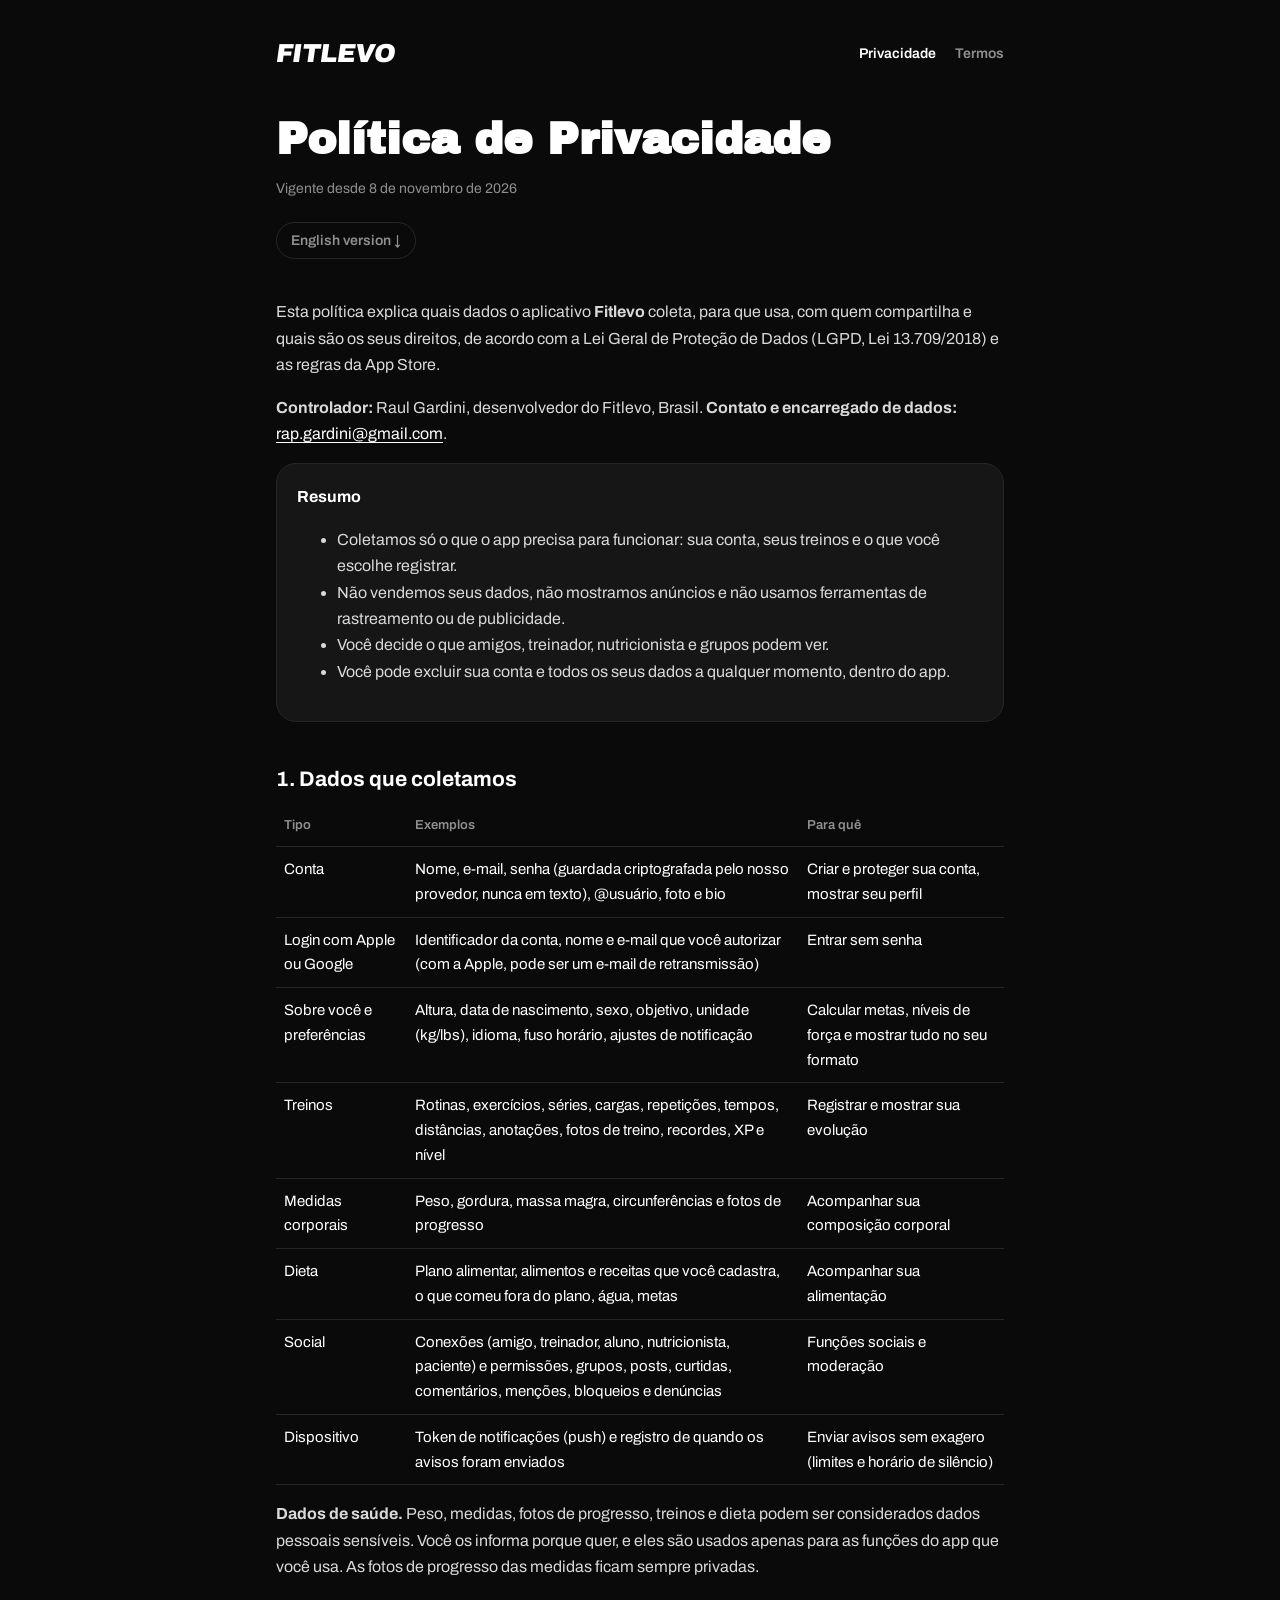
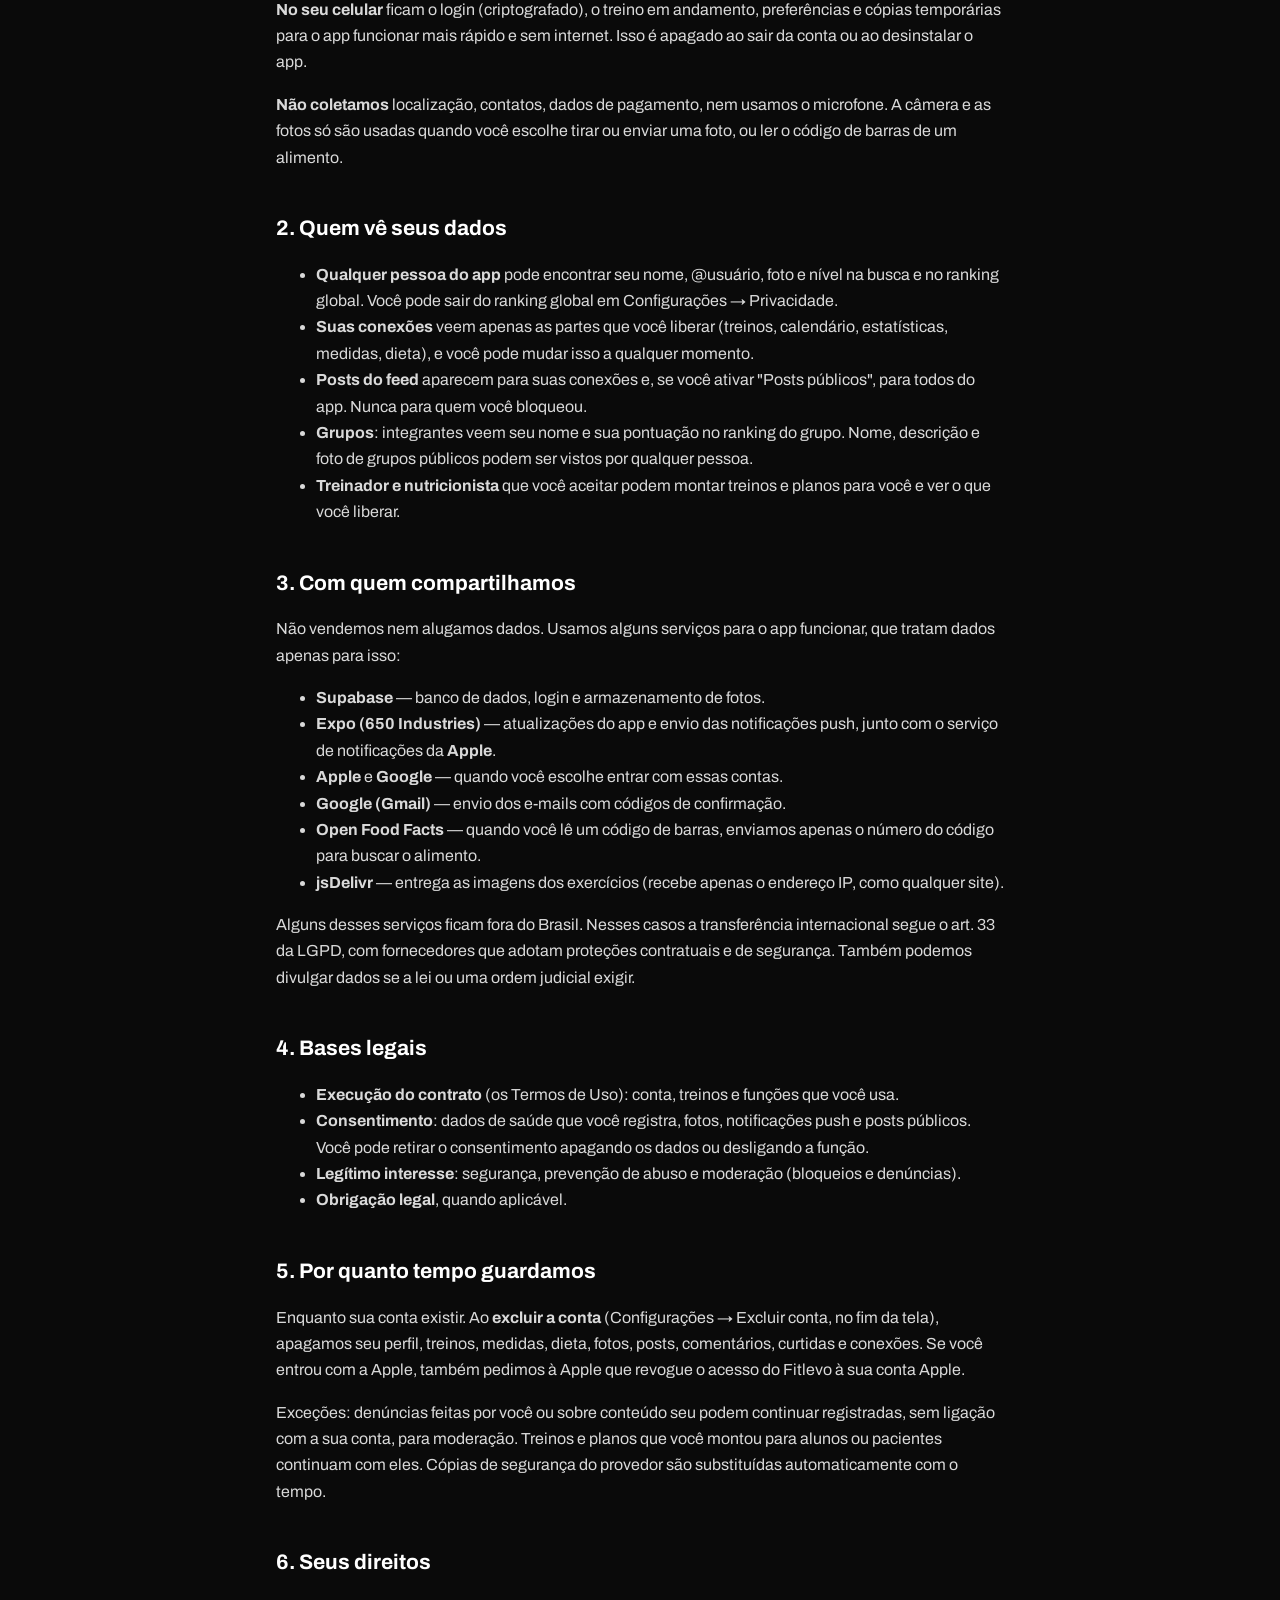
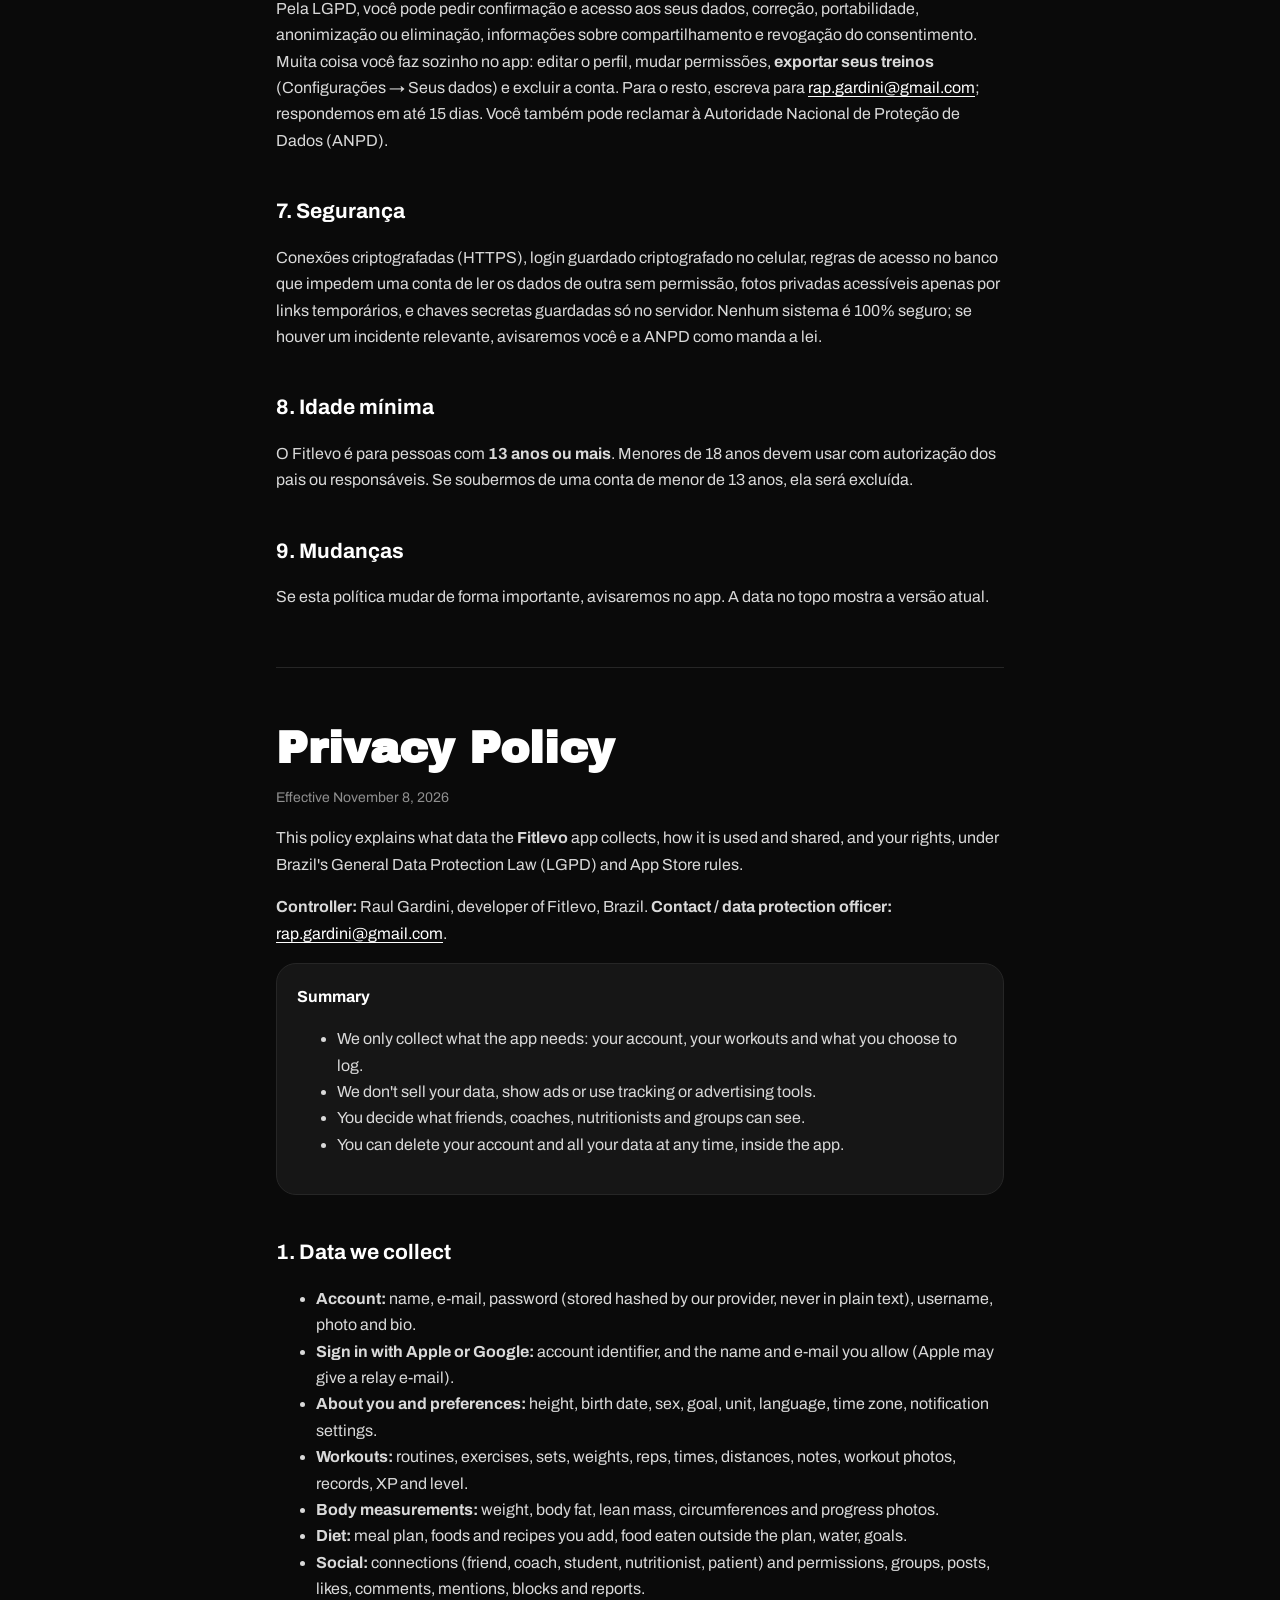
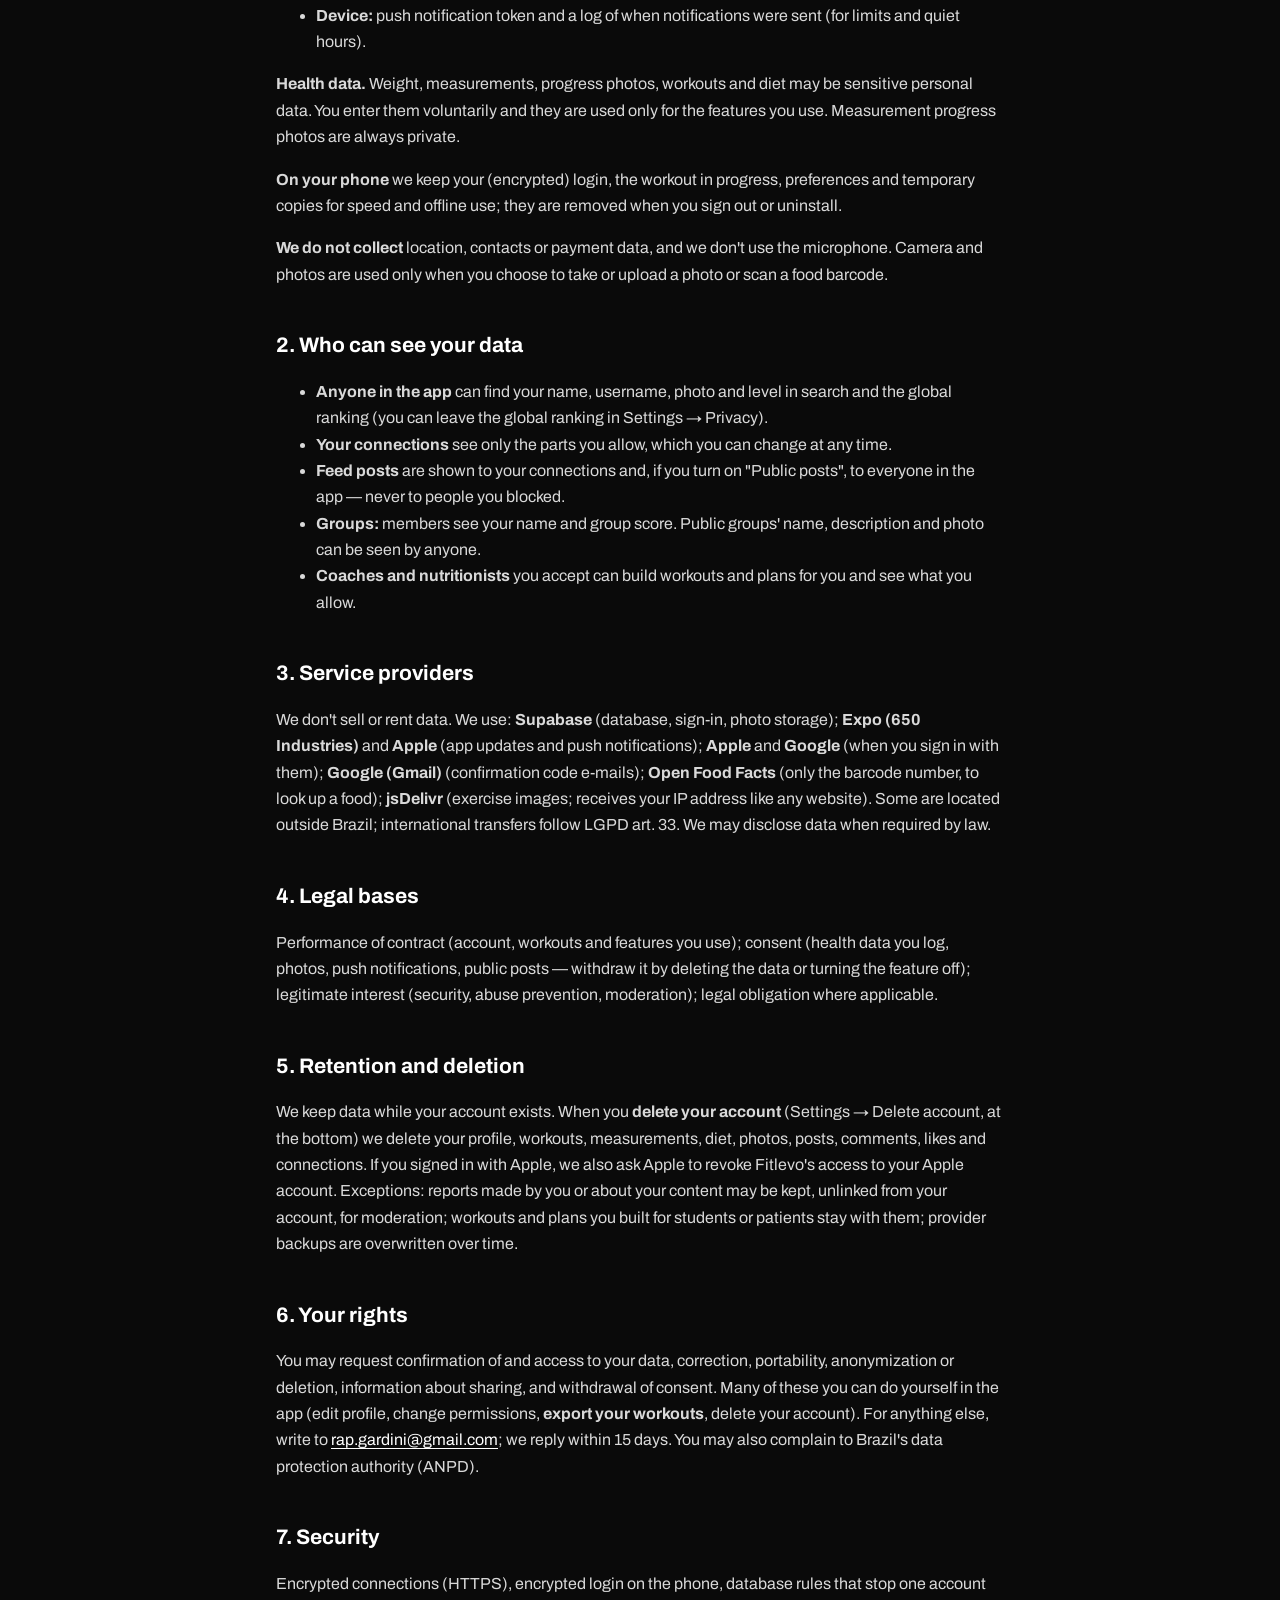
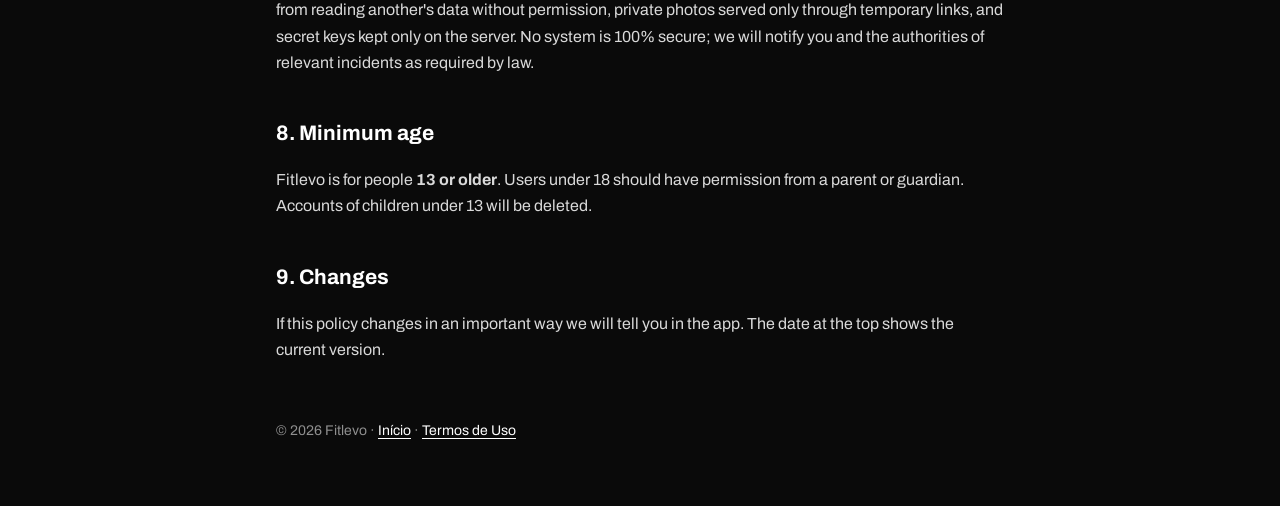
==== privacidade.html @ 182a189a "Site do Fitlevo: início, política de privacidade e termos de uso (pt/en)" ====
<!doctype html>
<html lang="pt-BR">
<head>
  <meta charset="utf-8">
  <meta name="viewport" content="width=device-width, initial-scale=1">
  <title>Fitlevo — Política de Privacidade</title>
  <meta name="description" content="Como o Fitlevo coleta, usa, compartilha e protege seus dados.">
  <link rel="icon" href="favicon.png">
  <link rel="preconnect" href="https://fonts.googleapis.com">
  <link rel="preconnect" href="https://fonts.gstatic.com" crossorigin>
  <link href="https://fonts.googleapis.com/css2?family=Archivo:wght@400;600;700&family=Archivo+Black&display=swap" rel="stylesheet">
  <link rel="stylesheet" href="style.css">
</head>
<body>
  <div class="wrap">
    <header class="top">
      <a class="logo" href="./">FITLEVO</a>
      <nav class="top">
        <a href="privacidade.html" aria-current="page">Privacidade</a>
        <a href="termos.html">Termos</a>
      </nav>
    </header>

    <h1>Política de Privacidade</h1>
    <p class="muted">Vigente desde 8 de novembro de 2026</p>
    <a class="lang" href="#en">English version ↓</a>

    <p>Esta política explica quais dados o aplicativo <strong>Fitlevo</strong> coleta, para que usa, com quem compartilha e quais são os seus direitos, de acordo com a Lei Geral de Proteção de Dados (LGPD, Lei 13.709/2018) e as regras da App Store.</p>
    <p><strong>Controlador:</strong> Raul Gardini, desenvolvedor do Fitlevo, Brasil. <strong>Contato e encarregado de dados:</strong> <a href="mailto:rap.gardini@gmail.com">rap.gardini@gmail.com</a>.</p>

    <div class="card">
      <strong>Resumo</strong>
      <ul>
        <li>Coletamos só o que o app precisa para funcionar: sua conta, seus treinos e o que você escolhe registrar.</li>
        <li>Não vendemos seus dados, não mostramos anúncios e não usamos ferramentas de rastreamento ou de publicidade.</li>
        <li>Você decide o que amigos, treinador, nutricionista e grupos podem ver.</li>
        <li>Você pode excluir sua conta e todos os seus dados a qualquer momento, dentro do app.</li>
      </ul>
    </div>

    <h2>1. Dados que coletamos</h2>
    <div class="table-wrap">
      <table>
        <thead><tr><th>Tipo</th><th>Exemplos</th><th>Para quê</th></tr></thead>
        <tbody>
          <tr><td>Conta</td><td>Nome, e-mail, senha (guardada criptografada pelo nosso provedor, nunca em texto), @usuário, foto e bio</td><td>Criar e proteger sua conta, mostrar seu perfil</td></tr>
          <tr><td>Login com Apple ou Google</td><td>Identificador da conta, nome e e-mail que você autorizar (com a Apple, pode ser um e-mail de retransmissão)</td><td>Entrar sem senha</td></tr>
          <tr><td>Sobre você e preferências</td><td>Altura, data de nascimento, sexo, objetivo, unidade (kg/lbs), idioma, fuso horário, ajustes de notificação</td><td>Calcular metas, níveis de força e mostrar tudo no seu formato</td></tr>
          <tr><td>Treinos</td><td>Rotinas, exercícios, séries, cargas, repetições, tempos, distâncias, anotações, fotos de treino, recordes, XP e nível</td><td>Registrar e mostrar sua evolução</td></tr>
          <tr><td>Medidas corporais</td><td>Peso, gordura, massa magra, circunferências e fotos de progresso</td><td>Acompanhar sua composição corporal</td></tr>
          <tr><td>Dieta</td><td>Plano alimentar, alimentos e receitas que você cadastra, o que comeu fora do plano, água, metas</td><td>Acompanhar sua alimentação</td></tr>
          <tr><td>Social</td><td>Conexões (amigo, treinador, aluno, nutricionista, paciente) e permissões, grupos, posts, curtidas, comentários, menções, bloqueios e denúncias</td><td>Funções sociais e moderação</td></tr>
          <tr><td>Dispositivo</td><td>Token de notificações (push) e registro de quando os avisos foram enviados</td><td>Enviar avisos sem exagero (limites e horário de silêncio)</td></tr>
        </tbody>
      </table>
    </div>
    <p><strong>Dados de saúde.</strong> Peso, medidas, fotos de progresso, treinos e dieta podem ser considerados dados pessoais sensíveis. Você os informa porque quer, e eles são usados apenas para as funções do app que você usa. As fotos de progresso das medidas ficam sempre privadas.</p>
    <p><strong>No seu celular</strong> ficam o login (criptografado), o treino em andamento, preferências e cópias temporárias para o app funcionar mais rápido e sem internet. Isso é apagado ao sair da conta ou ao desinstalar o app.</p>
    <p><strong>Não coletamos</strong> localização, contatos, dados de pagamento, nem usamos o microfone. A câmera e as fotos só são usadas quando você escolhe tirar ou enviar uma foto, ou ler o código de barras de um alimento.</p>

    <h2>2. Quem vê seus dados</h2>
    <ul>
      <li><strong>Qualquer pessoa do app</strong> pode encontrar seu nome, @usuário, foto e nível na busca e no ranking global. Você pode sair do ranking global em Configurações → Privacidade.</li>
      <li><strong>Suas conexões</strong> veem apenas as partes que você liberar (treinos, calendário, estatísticas, medidas, dieta), e você pode mudar isso a qualquer momento.</li>
      <li><strong>Posts do feed</strong> aparecem para suas conexões e, se você ativar "Posts públicos", para todos do app. Nunca para quem você bloqueou.</li>
      <li><strong>Grupos</strong>: integrantes veem seu nome e sua pontuação no ranking do grupo. Nome, descrição e foto de grupos públicos podem ser vistos por qualquer pessoa.</li>
      <li><strong>Treinador e nutricionista</strong> que você aceitar podem montar treinos e planos para você e ver o que você liberar.</li>
    </ul>

    <h2>3. Com quem compartilhamos</h2>
    <p>Não vendemos nem alugamos dados. Usamos alguns serviços para o app funcionar, que tratam dados apenas para isso:</p>
    <ul>
      <li><strong>Supabase</strong> — banco de dados, login e armazenamento de fotos.</li>
      <li><strong>Expo (650 Industries)</strong> — atualizações do app e envio das notificações push, junto com o serviço de notificações da <strong>Apple</strong>.</li>
      <li><strong>Apple</strong> e <strong>Google</strong> — quando você escolhe entrar com essas contas.</li>
      <li><strong>Google (Gmail)</strong> — envio dos e-mails com códigos de confirmação.</li>
      <li><strong>Open Food Facts</strong> — quando você lê um código de barras, enviamos apenas o número do código para buscar o alimento.</li>
      <li><strong>jsDelivr</strong> — entrega as imagens dos exercícios (recebe apenas o endereço IP, como qualquer site).</li>
    </ul>
    <p>Alguns desses serviços ficam fora do Brasil. Nesses casos a transferência internacional segue o art. 33 da LGPD, com fornecedores que adotam proteções contratuais e de segurança. Também podemos divulgar dados se a lei ou uma ordem judicial exigir.</p>

    <h2>4. Bases legais</h2>
    <ul>
      <li><strong>Execução do contrato</strong> (os Termos de Uso): conta, treinos e funções que você usa.</li>
      <li><strong>Consentimento</strong>: dados de saúde que você registra, fotos, notificações push e posts públicos. Você pode retirar o consentimento apagando os dados ou desligando a função.</li>
      <li><strong>Legítimo interesse</strong>: segurança, prevenção de abuso e moderação (bloqueios e denúncias).</li>
      <li><strong>Obrigação legal</strong>, quando aplicável.</li>
    </ul>

    <h2>5. Por quanto tempo guardamos</h2>
    <p>Enquanto sua conta existir. Ao <strong>excluir a conta</strong> (Configurações → Excluir conta, no fim da tela), apagamos seu perfil, treinos, medidas, dieta, fotos, posts, comentários, curtidas e conexões. Se você entrou com a Apple, também pedimos à Apple que revogue o acesso do Fitlevo à sua conta Apple.</p>
    <p>Exceções: denúncias feitas por você ou sobre conteúdo seu podem continuar registradas, sem ligação com a sua conta, para moderação. Treinos e planos que você montou para alunos ou pacientes continuam com eles. Cópias de segurança do provedor são substituídas automaticamente com o tempo.</p>

    <h2>6. Seus direitos</h2>
    <p>Pela LGPD, você pode pedir confirmação e acesso aos seus dados, correção, portabilidade, anonimização ou eliminação, informações sobre compartilhamento e revogação do consentimento. Muita coisa você faz sozinho no app: editar o perfil, mudar permissões, <strong>exportar seus treinos</strong> (Configurações → Seus dados) e excluir a conta. Para o resto, escreva para <a href="mailto:rap.gardini@gmail.com">rap.gardini@gmail.com</a>; respondemos em até 15 dias. Você também pode reclamar à Autoridade Nacional de Proteção de Dados (ANPD).</p>

    <h2>7. Segurança</h2>
    <p>Conexões criptografadas (HTTPS), login guardado criptografado no celular, regras de acesso no banco que impedem uma conta de ler os dados de outra sem permissão, fotos privadas acessíveis apenas por links temporários, e chaves secretas guardadas só no servidor. Nenhum sistema é 100% seguro; se houver um incidente relevante, avisaremos você e a ANPD como manda a lei.</p>

    <h2>8. Idade mínima</h2>
    <p>O Fitlevo é para pessoas com <strong>13 anos ou mais</strong>. Menores de 18 anos devem usar com autorização dos pais ou responsáveis. Se soubermos de uma conta de menor de 13 anos, ela será excluída.</p>

    <h2>9. Mudanças</h2>
    <p>Se esta política mudar de forma importante, avisaremos no app. A data no topo mostra a versão atual.</p>

    <hr>

    <section id="en" lang="en">
      <h1>Privacy Policy</h1>
      <p class="muted">Effective November 8, 2026</p>

      <p>This policy explains what data the <strong>Fitlevo</strong> app collects, how it is used and shared, and your rights, under Brazil's General Data Protection Law (LGPD) and App Store rules.</p>
      <p><strong>Controller:</strong> Raul Gardini, developer of Fitlevo, Brazil. <strong>Contact / data protection officer:</strong> <a href="mailto:rap.gardini@gmail.com">rap.gardini@gmail.com</a>.</p>

      <div class="card">
        <strong>Summary</strong>
        <ul>
          <li>We only collect what the app needs: your account, your workouts and what you choose to log.</li>
          <li>We don't sell your data, show ads or use tracking or advertising tools.</li>
          <li>You decide what friends, coaches, nutritionists and groups can see.</li>
          <li>You can delete your account and all your data at any time, inside the app.</li>
        </ul>
      </div>

      <h2>1. Data we collect</h2>
      <ul>
        <li><strong>Account:</strong> name, e-mail, password (stored hashed by our provider, never in plain text), username, photo and bio.</li>
        <li><strong>Sign in with Apple or Google:</strong> account identifier, and the name and e-mail you allow (Apple may give a relay e-mail).</li>
        <li><strong>About you and preferences:</strong> height, birth date, sex, goal, unit, language, time zone, notification settings.</li>
        <li><strong>Workouts:</strong> routines, exercises, sets, weights, reps, times, distances, notes, workout photos, records, XP and level.</li>
        <li><strong>Body measurements:</strong> weight, body fat, lean mass, circumferences and progress photos.</li>
        <li><strong>Diet:</strong> meal plan, foods and recipes you add, food eaten outside the plan, water, goals.</li>
        <li><strong>Social:</strong> connections (friend, coach, student, nutritionist, patient) and permissions, groups, posts, likes, comments, mentions, blocks and reports.</li>
        <li><strong>Device:</strong> push notification token and a log of when notifications were sent (for limits and quiet hours).</li>
      </ul>
      <p><strong>Health data.</strong> Weight, measurements, progress photos, workouts and diet may be sensitive personal data. You enter them voluntarily and they are used only for the features you use. Measurement progress photos are always private.</p>
      <p><strong>On your phone</strong> we keep your (encrypted) login, the workout in progress, preferences and temporary copies for speed and offline use; they are removed when you sign out or uninstall.</p>
      <p><strong>We do not collect</strong> location, contacts or payment data, and we don't use the microphone. Camera and photos are used only when you choose to take or upload a photo or scan a food barcode.</p>

      <h2>2. Who can see your data</h2>
      <ul>
        <li><strong>Anyone in the app</strong> can find your name, username, photo and level in search and the global ranking (you can leave the global ranking in Settings → Privacy).</li>
        <li><strong>Your connections</strong> see only the parts you allow, which you can change at any time.</li>
        <li><strong>Feed posts</strong> are shown to your connections and, if you turn on "Public posts", to everyone in the app — never to people you blocked.</li>
        <li><strong>Groups:</strong> members see your name and group score. Public groups' name, description and photo can be seen by anyone.</li>
        <li><strong>Coaches and nutritionists</strong> you accept can build workouts and plans for you and see what you allow.</li>
      </ul>

      <h2>3. Service providers</h2>
      <p>We don't sell or rent data. We use: <strong>Supabase</strong> (database, sign-in, photo storage); <strong>Expo (650 Industries)</strong> and <strong>Apple</strong> (app updates and push notifications); <strong>Apple</strong> and <strong>Google</strong> (when you sign in with them); <strong>Google (Gmail)</strong> (confirmation code e-mails); <strong>Open Food Facts</strong> (only the barcode number, to look up a food); <strong>jsDelivr</strong> (exercise images; receives your IP address like any website). Some are located outside Brazil; international transfers follow LGPD art. 33. We may disclose data when required by law.</p>

      <h2>4. Legal bases</h2>
      <p>Performance of contract (account, workouts and features you use); consent (health data you log, photos, push notifications, public posts — withdraw it by deleting the data or turning the feature off); legitimate interest (security, abuse prevention, moderation); legal obligation where applicable.</p>

      <h2>5. Retention and deletion</h2>
      <p>We keep data while your account exists. When you <strong>delete your account</strong> (Settings → Delete account, at the bottom) we delete your profile, workouts, measurements, diet, photos, posts, comments, likes and connections. If you signed in with Apple, we also ask Apple to revoke Fitlevo's access to your Apple account. Exceptions: reports made by you or about your content may be kept, unlinked from your account, for moderation; workouts and plans you built for students or patients stay with them; provider backups are overwritten over time.</p>

      <h2>6. Your rights</h2>
      <p>You may request confirmation of and access to your data, correction, portability, anonymization or deletion, information about sharing, and withdrawal of consent. Many of these you can do yourself in the app (edit profile, change permissions, <strong>export your workouts</strong>, delete your account). For anything else, write to <a href="mailto:rap.gardini@gmail.com">rap.gardini@gmail.com</a>; we reply within 15 days. You may also complain to Brazil's data protection authority (ANPD).</p>

      <h2>7. Security</h2>
      <p>Encrypted connections (HTTPS), encrypted login on the phone, database rules that stop one account from reading another's data without permission, private photos served only through temporary links, and secret keys kept only on the server. No system is 100% secure; we will notify you and the authorities of relevant incidents as required by law.</p>

      <h2>8. Minimum age</h2>
      <p>Fitlevo is for people <strong>13 or older</strong>. Users under 18 should have permission from a parent or guardian. Accounts of children under 13 will be deleted.</p>

      <h2>9. Changes</h2>
      <p>If this policy changes in an important way we will tell you in the app. The date at the top shows the current version.</p>
    </section>

    <footer>© 2026 Fitlevo · <a href="./">Início</a> · <a href="termos.html">Termos de Uso</a></footer>
  </div>
</body>
</html>
---- style.css ----
:root {
  --bg: #0a0a0a;
  --card: #161616;
  --border: #262626;
  --text: #ffffff;
  --muted: #8f8f8f;
  --record: #ff3d7f;
  --progress: #3d8bff;
}
* { box-sizing: border-box; }
html { -webkit-text-size-adjust: 100%; }
body {
  margin: 0;
  background: var(--bg);
  color: var(--text);
  font-family: 'Archivo', system-ui, -apple-system, 'Segoe UI', sans-serif;
  font-size: 16px;
  line-height: 1.65;
}
a { color: var(--text); text-underline-offset: 3px; }
a:hover { color: var(--progress); }
.wrap { max-width: 760px; margin: 0 auto; padding: 32px 16px 64px; }
header.top {
  display: flex;
  align-items: center;
  justify-content: space-between;
  gap: 12px;
  flex-wrap: wrap;
  margin-bottom: 40px;
}
.logo {
  font-family: 'Archivo Black', 'Archivo', sans-serif;
  font-size: 26px;
  letter-spacing: -0.5px;
  text-decoration: none;
  transform: skewX(-8deg);
  display: inline-block;
}
nav.top a {
  color: var(--muted);
  text-decoration: none;
  font-weight: 600;
  font-size: 14px;
  margin-left: 16px;
}
nav.top a:hover, nav.top a[aria-current='page'] { color: var(--text); }
h1 {
  font-family: 'Archivo Black', 'Archivo', sans-serif;
  font-size: clamp(30px, 7vw, 44px);
  line-height: 1.1;
  margin: 0 0 8px;
}
h2 { font-size: 21px; margin: 40px 0 8px; }
h3 { font-size: 17px; margin: 24px 0 4px; }
p, li { color: #d9d9d9; }
.muted { color: var(--muted); font-size: 14px; }
.lang {
  display: inline-block;
  margin: 8px 0 24px;
  padding: 6px 14px;
  border: 1px solid var(--border);
  border-radius: 999px;
  color: var(--muted);
  font-size: 14px;
  font-weight: 600;
  text-decoration: none;
}
.card {
  background: var(--card);
  border: 1px solid var(--border);
  border-radius: 20px;
  padding: 20px;
  margin: 16px 0;
}
table { width: 100%; border-collapse: collapse; font-size: 15px; }
th, td { text-align: left; vertical-align: top; padding: 10px 8px; border-bottom: 1px solid var(--border); }
th { color: var(--muted); font-weight: 600; font-size: 13px; }
.table-wrap { overflow-x: auto; }
hr { border: 0; border-top: 1px solid var(--border); margin: 56px 0; }
footer { margin-top: 56px; color: var(--muted); font-size: 14px; }
.hero { padding: 24px 0 8px; }
.hero p { font-size: 19px; color: var(--muted); max-width: 560px; }
.dot { display: inline-block; width: 8px; height: 8px; border-radius: 4px; margin-right: 8px; }
.features { display: grid; grid-template-columns: repeat(auto-fit, minmax(220px, 1fr)); gap: 12px; margin: 32px 0; }
.features .card { margin: 0; }
.features h3 { margin-top: 0; }
.badge {
  display: inline-block;
  margin-top: 16px;
  padding: 12px 22px;
  border-radius: 999px;
  background: var(--text);
  color: #000;
  font-weight: 700;
  text-decoration: none;
}
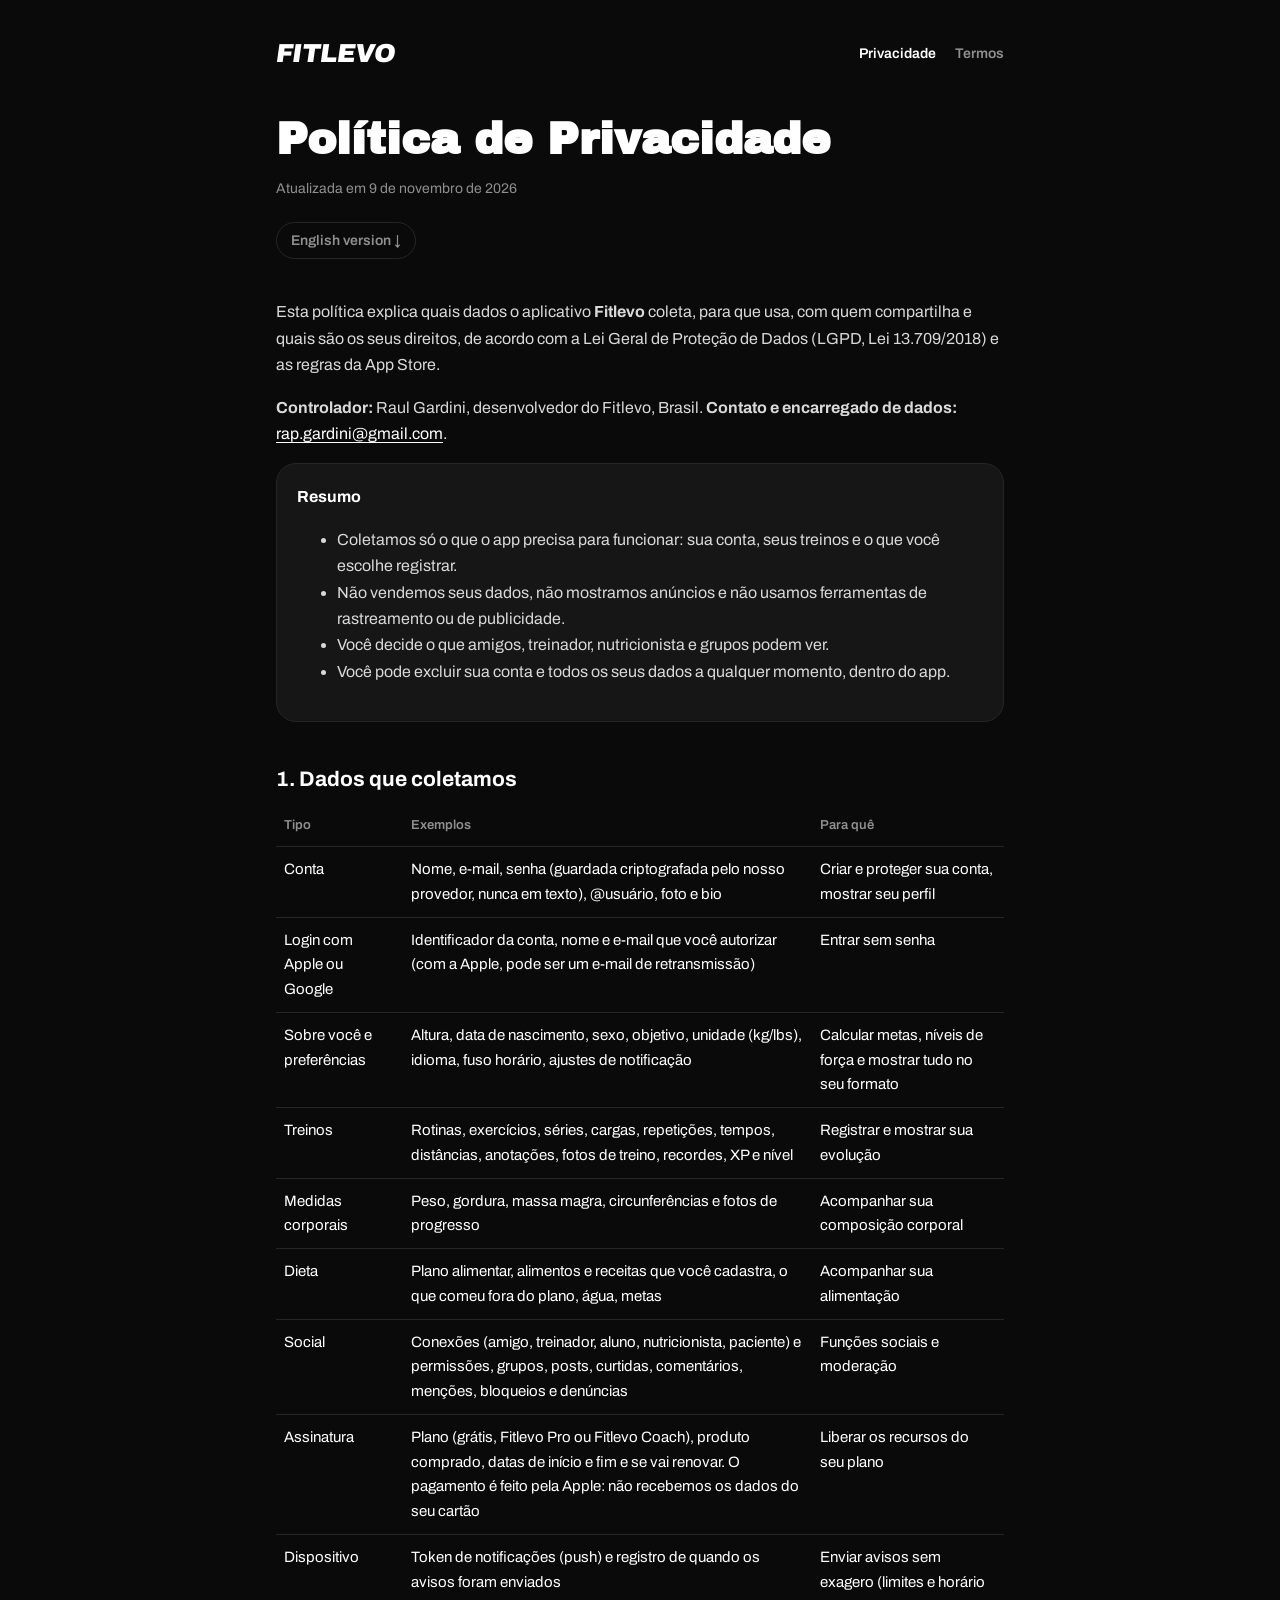
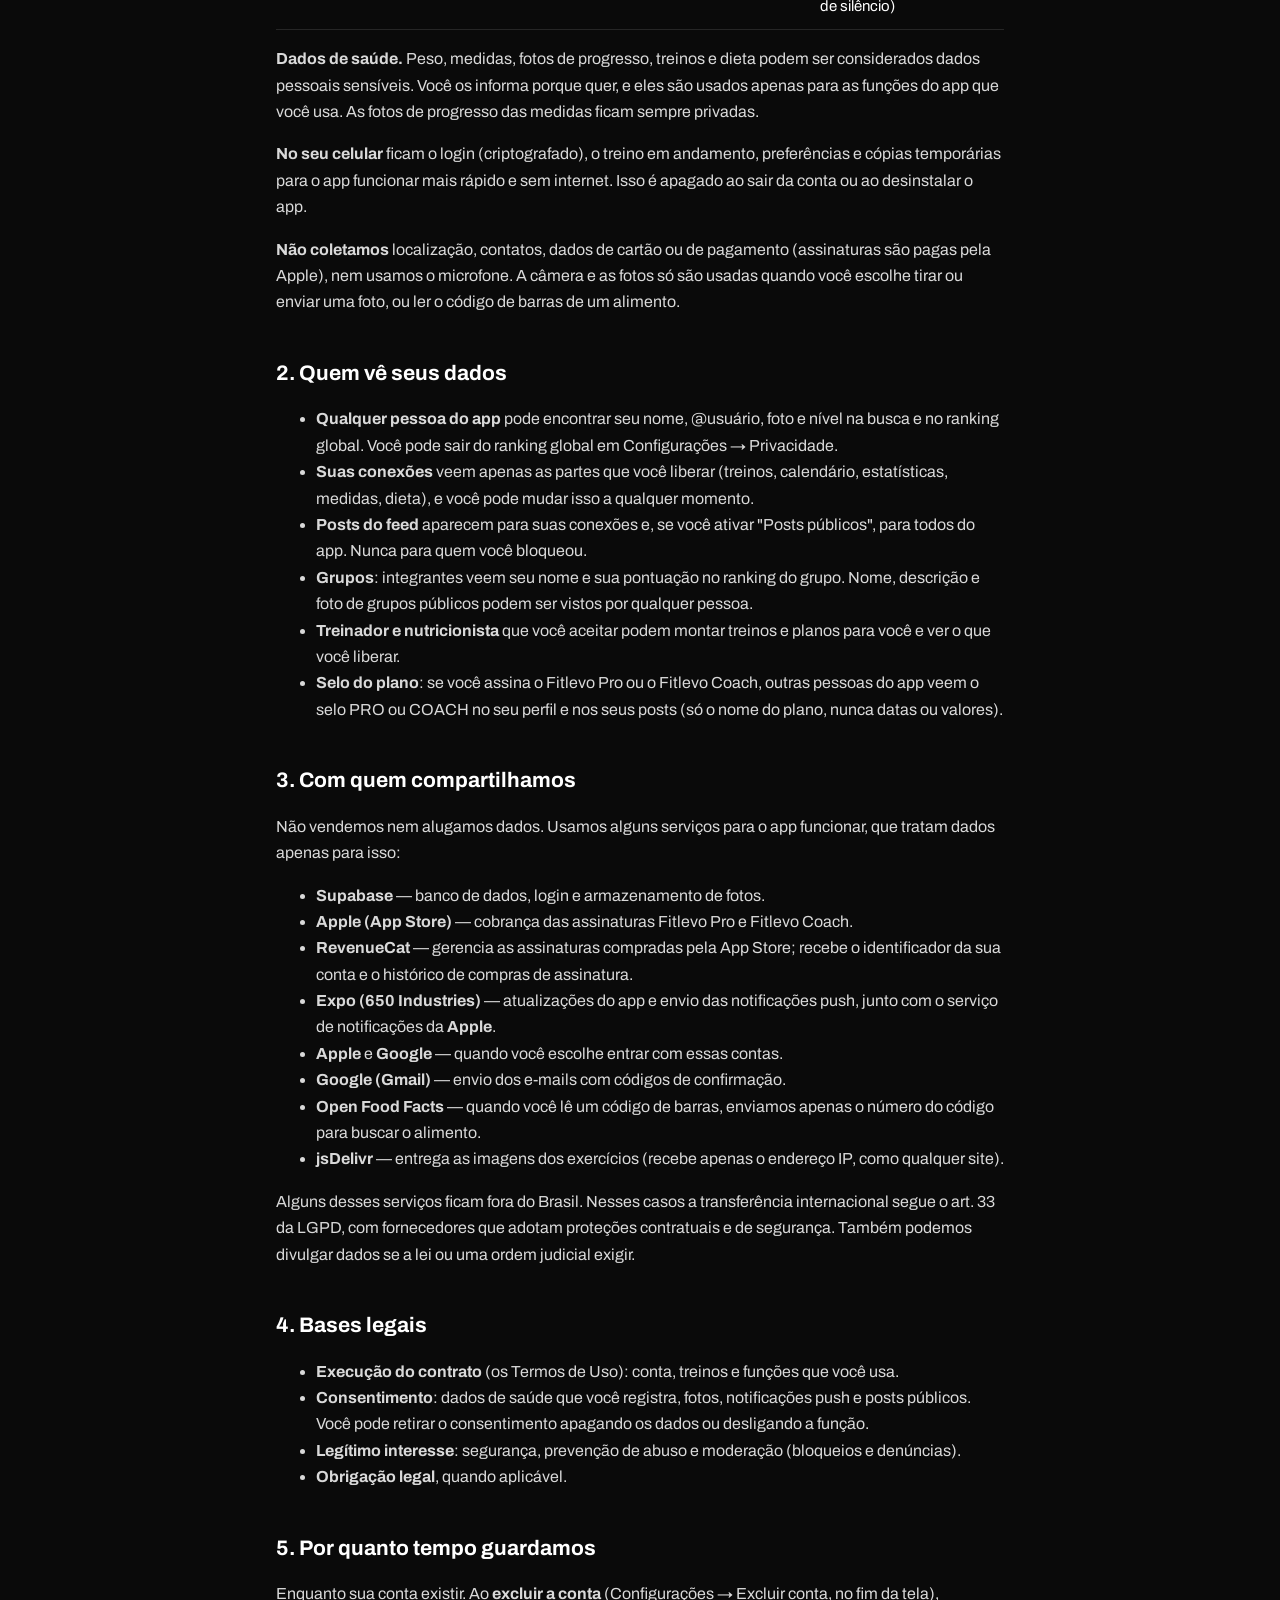
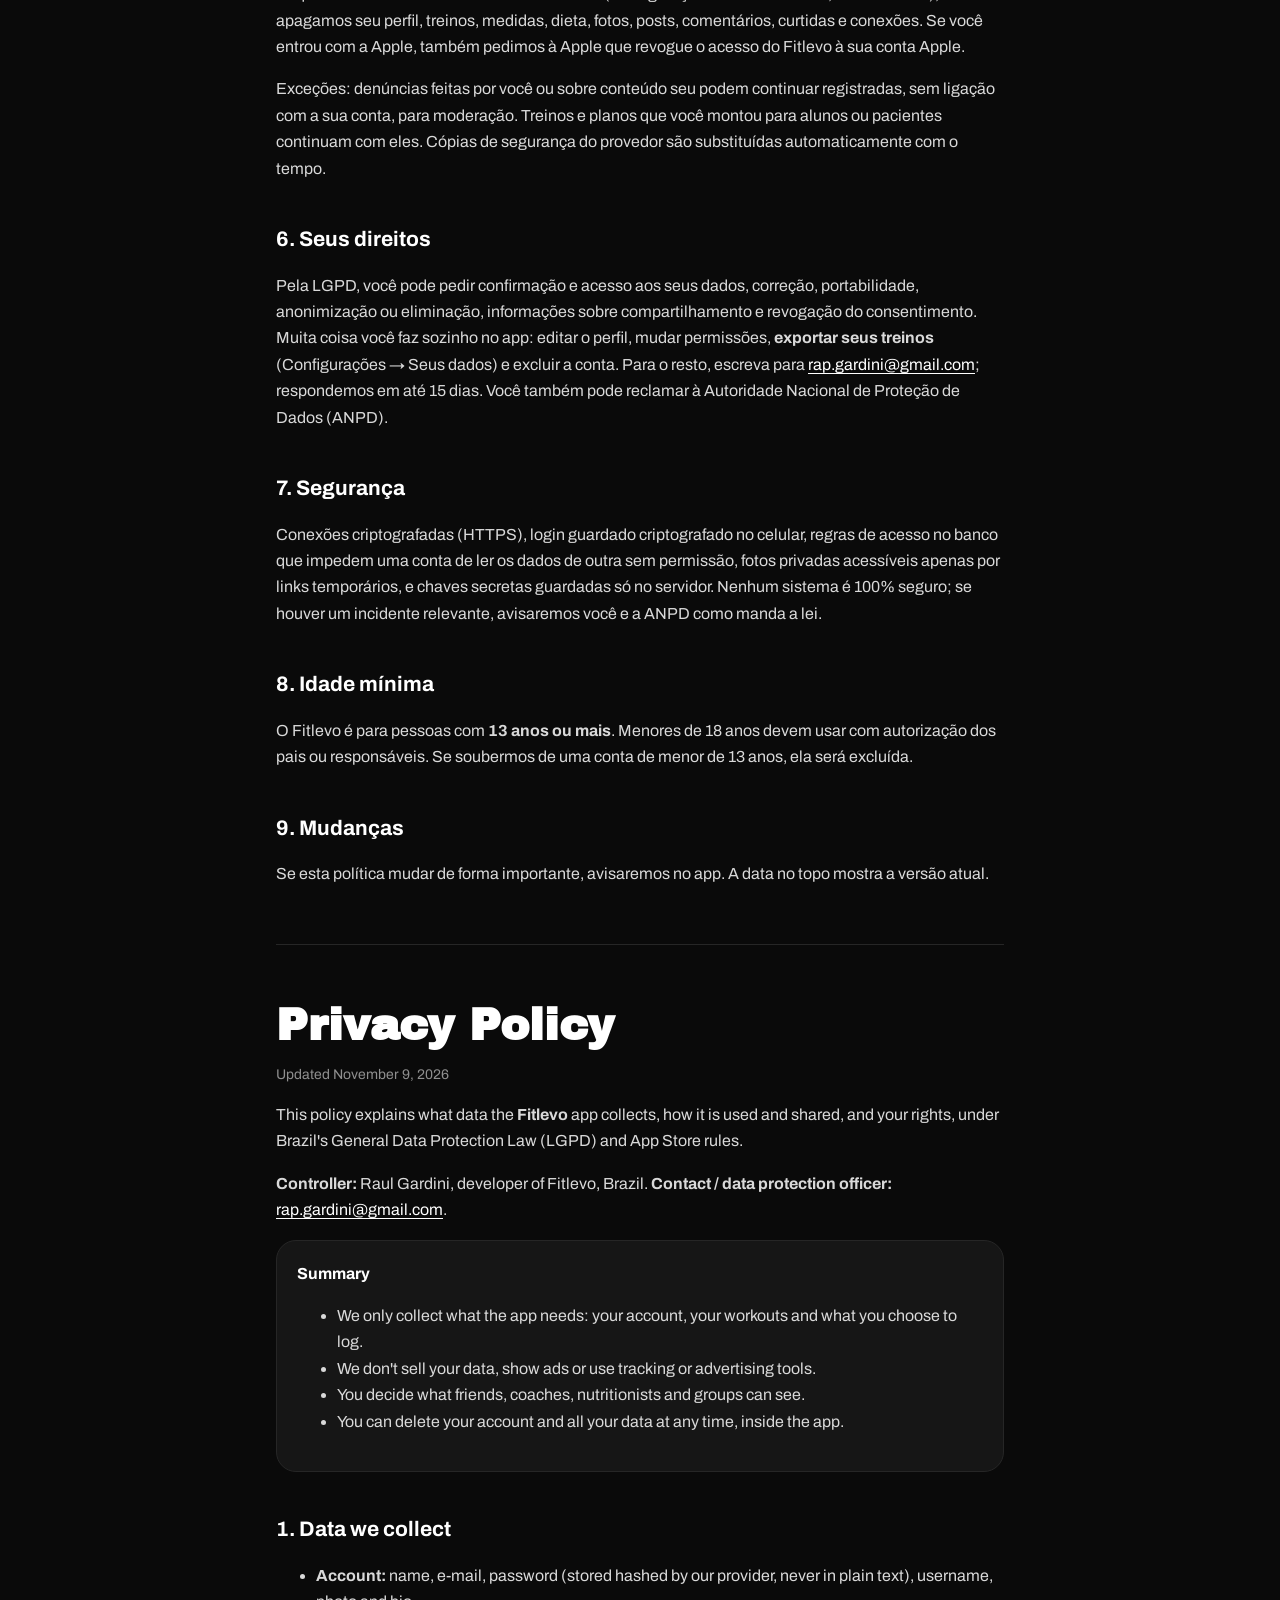
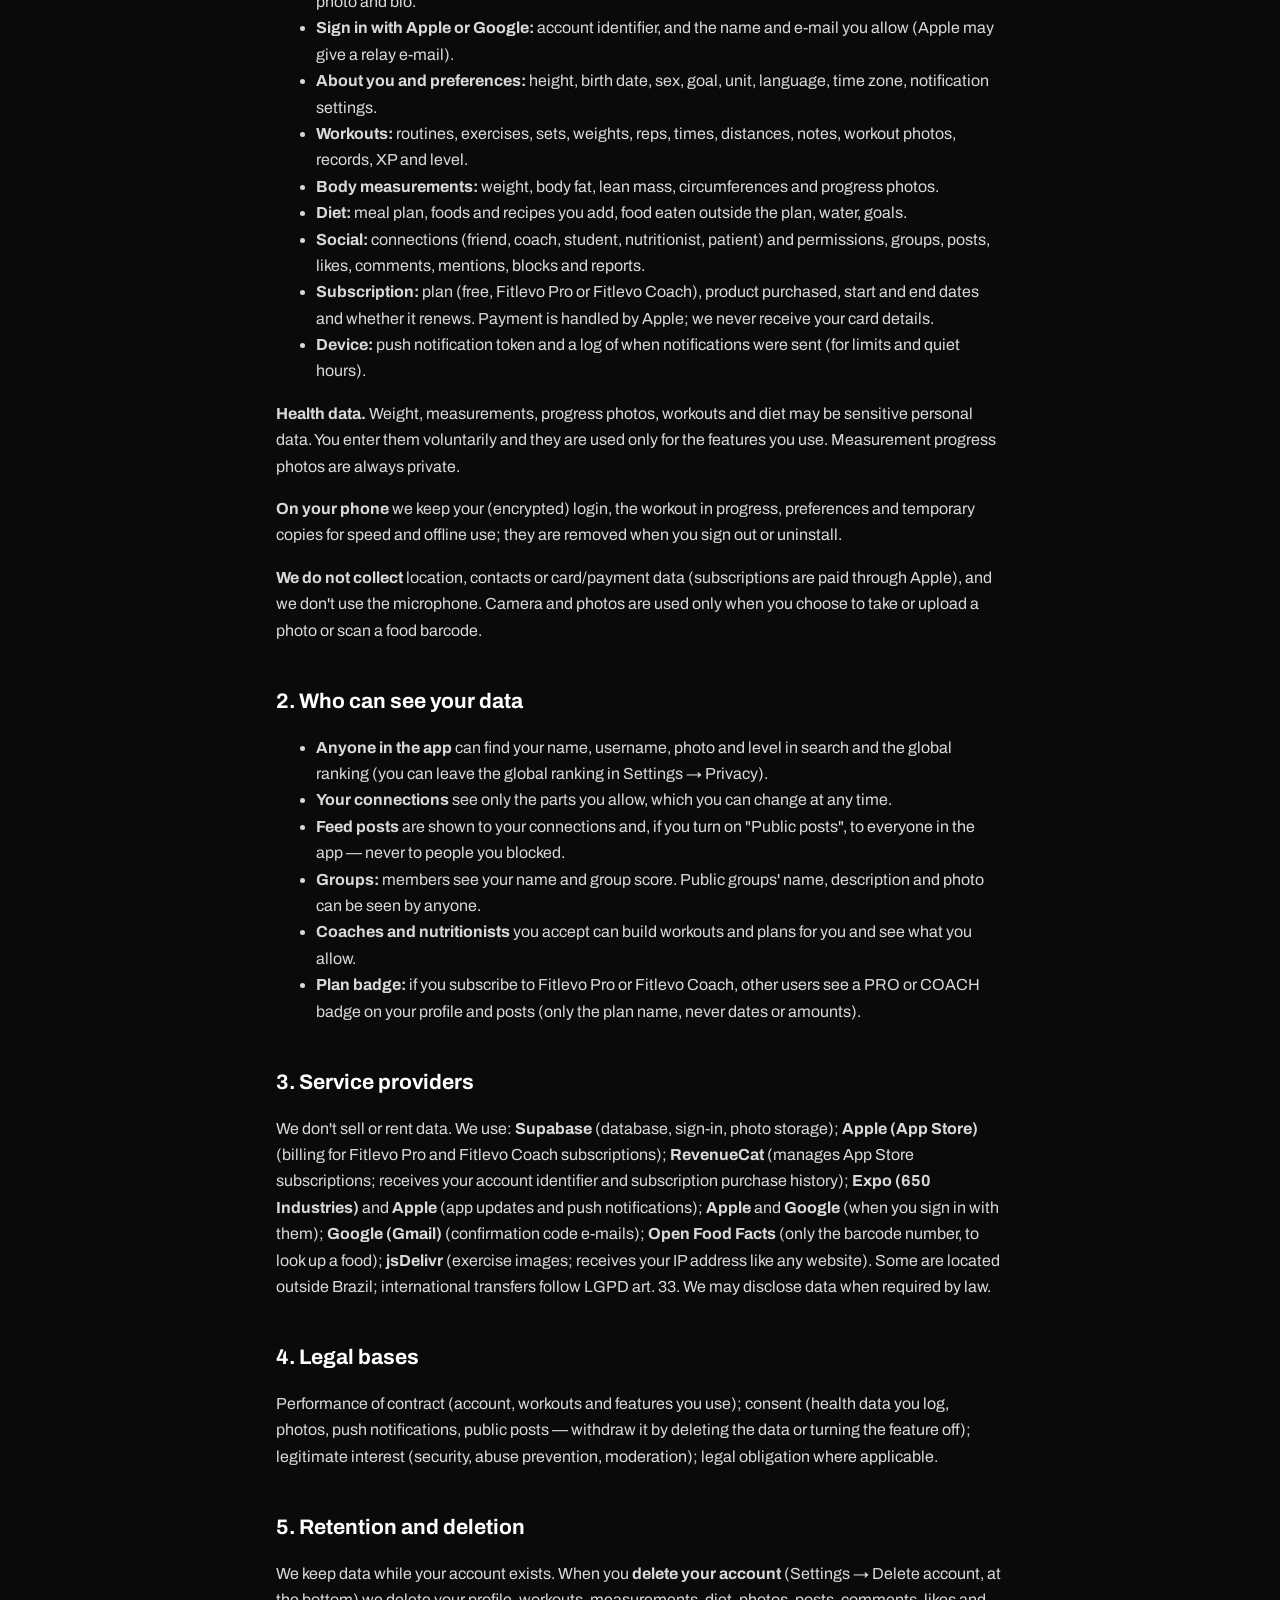
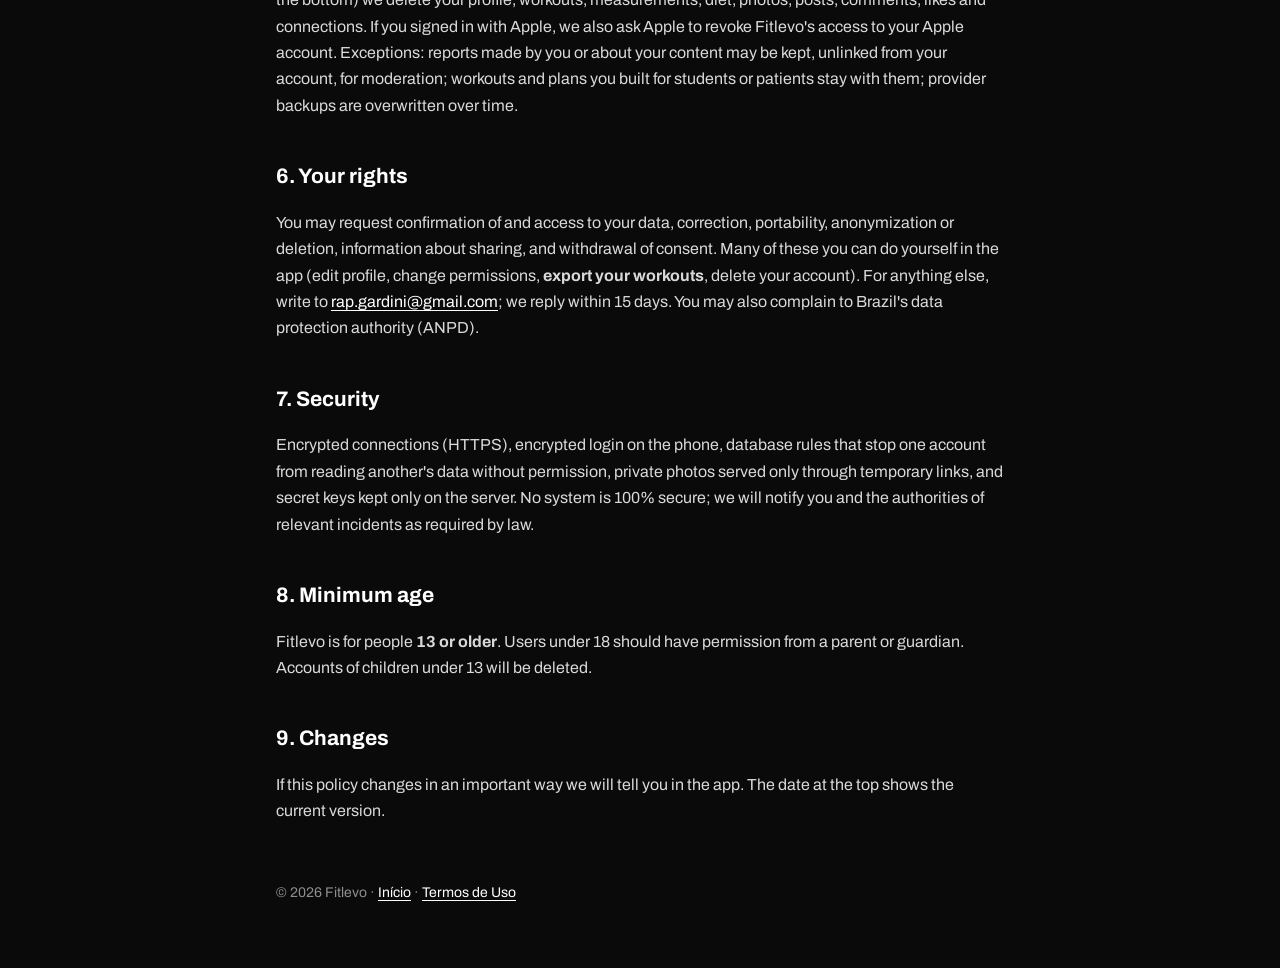
==== commit 00040db3: "Assinaturas (Pro e Coach): termos de uso e política de privacidade (RevenueCat, cobrança pela Apple)" ====
--- a/privacidade.html
+++ b/privacidade.html
@@ -22,7 +22,7 @@
     </header>
 
     <h1>Política de Privacidade</h1>
-    <p class="muted">Vigente desde 8 de novembro de 2026</p>
+    <p class="muted">Atualizada em 9 de novembro de 2026</p>
     <a class="lang" href="#en">English version ↓</a>
 
     <p>Esta política explica quais dados o aplicativo <strong>Fitlevo</strong> coleta, para que usa, com quem compartilha e quais são os seus direitos, de acordo com a Lei Geral de Proteção de Dados (LGPD, Lei 13.709/2018) e as regras da App Store.</p>
@@ -50,13 +50,14 @@
           <tr><td>Medidas corporais</td><td>Peso, gordura, massa magra, circunferências e fotos de progresso</td><td>Acompanhar sua composição corporal</td></tr>
           <tr><td>Dieta</td><td>Plano alimentar, alimentos e receitas que você cadastra, o que comeu fora do plano, água, metas</td><td>Acompanhar sua alimentação</td></tr>
           <tr><td>Social</td><td>Conexões (amigo, treinador, aluno, nutricionista, paciente) e permissões, grupos, posts, curtidas, comentários, menções, bloqueios e denúncias</td><td>Funções sociais e moderação</td></tr>
+          <tr><td>Assinatura</td><td>Plano (grátis, Fitlevo Pro ou Fitlevo Coach), produto comprado, datas de início e fim e se vai renovar. O pagamento é feito pela Apple: não recebemos os dados do seu cartão</td><td>Liberar os recursos do seu plano</td></tr>
           <tr><td>Dispositivo</td><td>Token de notificações (push) e registro de quando os avisos foram enviados</td><td>Enviar avisos sem exagero (limites e horário de silêncio)</td></tr>
         </tbody>
       </table>
     </div>
     <p><strong>Dados de saúde.</strong> Peso, medidas, fotos de progresso, treinos e dieta podem ser considerados dados pessoais sensíveis. Você os informa porque quer, e eles são usados apenas para as funções do app que você usa. As fotos de progresso das medidas ficam sempre privadas.</p>
     <p><strong>No seu celular</strong> ficam o login (criptografado), o treino em andamento, preferências e cópias temporárias para o app funcionar mais rápido e sem internet. Isso é apagado ao sair da conta ou ao desinstalar o app.</p>
-    <p><strong>Não coletamos</strong> localização, contatos, dados de pagamento, nem usamos o microfone. A câmera e as fotos só são usadas quando você escolhe tirar ou enviar uma foto, ou ler o código de barras de um alimento.</p>
+    <p><strong>Não coletamos</strong> localização, contatos, dados de cartão ou de pagamento (assinaturas são pagas pela Apple), nem usamos o microfone. A câmera e as fotos só são usadas quando você escolhe tirar ou enviar uma foto, ou ler o código de barras de um alimento.</p>
 
     <h2>2. Quem vê seus dados</h2>
     <ul>
@@ -65,12 +66,15 @@
       <li><strong>Posts do feed</strong> aparecem para suas conexões e, se você ativar "Posts públicos", para todos do app. Nunca para quem você bloqueou.</li>
       <li><strong>Grupos</strong>: integrantes veem seu nome e sua pontuação no ranking do grupo. Nome, descrição e foto de grupos públicos podem ser vistos por qualquer pessoa.</li>
       <li><strong>Treinador e nutricionista</strong> que você aceitar podem montar treinos e planos para você e ver o que você liberar.</li>
+      <li><strong>Selo do plano</strong>: se você assina o Fitlevo Pro ou o Fitlevo Coach, outras pessoas do app veem o selo PRO ou COACH no seu perfil e nos seus posts (só o nome do plano, nunca datas ou valores).</li>
     </ul>
 
     <h2>3. Com quem compartilhamos</h2>
     <p>Não vendemos nem alugamos dados. Usamos alguns serviços para o app funcionar, que tratam dados apenas para isso:</p>
     <ul>
       <li><strong>Supabase</strong> — banco de dados, login e armazenamento de fotos.</li>
+      <li><strong>Apple (App Store)</strong> — cobrança das assinaturas Fitlevo Pro e Fitlevo Coach.</li>
+      <li><strong>RevenueCat</strong> — gerencia as assinaturas compradas pela App Store; recebe o identificador da sua conta e o histórico de compras de assinatura.</li>
       <li><strong>Expo (650 Industries)</strong> — atualizações do app e envio das notificações push, junto com o serviço de notificações da <strong>Apple</strong>.</li>
       <li><strong>Apple</strong> e <strong>Google</strong> — quando você escolhe entrar com essas contas.</li>
       <li><strong>Google (Gmail)</strong> — envio dos e-mails com códigos de confirmação.</li>
@@ -107,7 +111,7 @@
 
     <section id="en" lang="en">
       <h1>Privacy Policy</h1>
-      <p class="muted">Effective November 8, 2026</p>
+      <p class="muted">Updated November 9, 2026</p>
 
       <p>This policy explains what data the <strong>Fitlevo</strong> app collects, how it is used and shared, and your rights, under Brazil's General Data Protection Law (LGPD) and App Store rules.</p>
       <p><strong>Controller:</strong> Raul Gardini, developer of Fitlevo, Brazil. <strong>Contact / data protection officer:</strong> <a href="mailto:rap.gardini@gmail.com">rap.gardini@gmail.com</a>.</p>
@@ -131,11 +135,12 @@
         <li><strong>Body measurements:</strong> weight, body fat, lean mass, circumferences and progress photos.</li>
         <li><strong>Diet:</strong> meal plan, foods and recipes you add, food eaten outside the plan, water, goals.</li>
         <li><strong>Social:</strong> connections (friend, coach, student, nutritionist, patient) and permissions, groups, posts, likes, comments, mentions, blocks and reports.</li>
+        <li><strong>Subscription:</strong> plan (free, Fitlevo Pro or Fitlevo Coach), product purchased, start and end dates and whether it renews. Payment is handled by Apple; we never receive your card details.</li>
         <li><strong>Device:</strong> push notification token and a log of when notifications were sent (for limits and quiet hours).</li>
       </ul>
       <p><strong>Health data.</strong> Weight, measurements, progress photos, workouts and diet may be sensitive personal data. You enter them voluntarily and they are used only for the features you use. Measurement progress photos are always private.</p>
       <p><strong>On your phone</strong> we keep your (encrypted) login, the workout in progress, preferences and temporary copies for speed and offline use; they are removed when you sign out or uninstall.</p>
-      <p><strong>We do not collect</strong> location, contacts or payment data, and we don't use the microphone. Camera and photos are used only when you choose to take or upload a photo or scan a food barcode.</p>
+      <p><strong>We do not collect</strong> location, contacts or card/payment data (subscriptions are paid through Apple), and we don't use the microphone. Camera and photos are used only when you choose to take or upload a photo or scan a food barcode.</p>
 
       <h2>2. Who can see your data</h2>
       <ul>
@@ -144,10 +149,11 @@
         <li><strong>Feed posts</strong> are shown to your connections and, if you turn on "Public posts", to everyone in the app — never to people you blocked.</li>
         <li><strong>Groups:</strong> members see your name and group score. Public groups' name, description and photo can be seen by anyone.</li>
         <li><strong>Coaches and nutritionists</strong> you accept can build workouts and plans for you and see what you allow.</li>
+        <li><strong>Plan badge:</strong> if you subscribe to Fitlevo Pro or Fitlevo Coach, other users see a PRO or COACH badge on your profile and posts (only the plan name, never dates or amounts).</li>
       </ul>
 
       <h2>3. Service providers</h2>
-      <p>We don't sell or rent data. We use: <strong>Supabase</strong> (database, sign-in, photo storage); <strong>Expo (650 Industries)</strong> and <strong>Apple</strong> (app updates and push notifications); <strong>Apple</strong> and <strong>Google</strong> (when you sign in with them); <strong>Google (Gmail)</strong> (confirmation code e-mails); <strong>Open Food Facts</strong> (only the barcode number, to look up a food); <strong>jsDelivr</strong> (exercise images; receives your IP address like any website). Some are located outside Brazil; international transfers follow LGPD art. 33. We may disclose data when required by law.</p>
+      <p>We don't sell or rent data. We use: <strong>Supabase</strong> (database, sign-in, photo storage); <strong>Apple (App Store)</strong> (billing for Fitlevo Pro and Fitlevo Coach subscriptions); <strong>RevenueCat</strong> (manages App Store subscriptions; receives your account identifier and subscription purchase history); <strong>Expo (650 Industries)</strong> and <strong>Apple</strong> (app updates and push notifications); <strong>Apple</strong> and <strong>Google</strong> (when you sign in with them); <strong>Google (Gmail)</strong> (confirmation code e-mails); <strong>Open Food Facts</strong> (only the barcode number, to look up a food); <strong>jsDelivr</strong> (exercise images; receives your IP address like any website). Some are located outside Brazil; international transfers follow LGPD art. 33. We may disclose data when required by law.</p>
 
       <h2>4. Legal bases</h2>
       <p>Performance of contract (account, workouts and features you use); consent (health data you log, photos, push notifications, public posts — withdraw it by deleting the data or turning the feature off); legitimate interest (security, abuse prevention, moderation); legal obligation where applicable.</p>
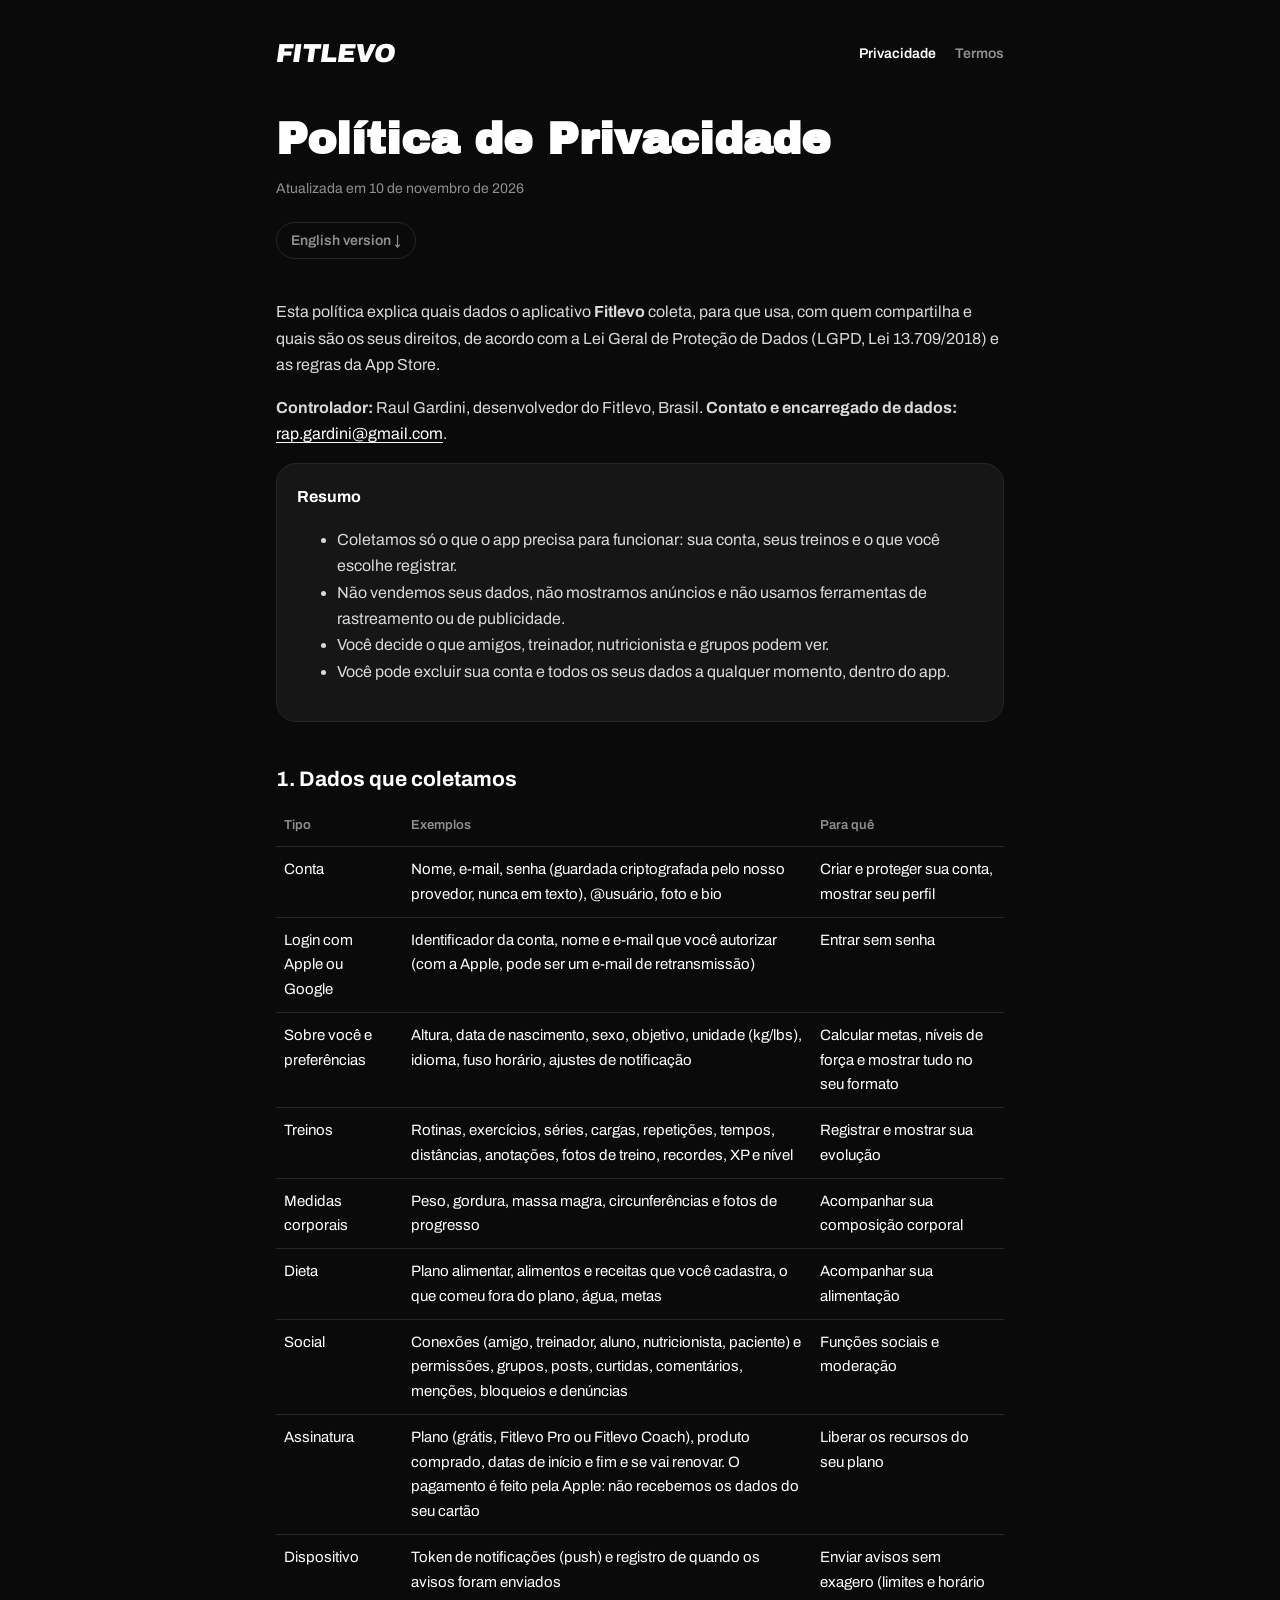
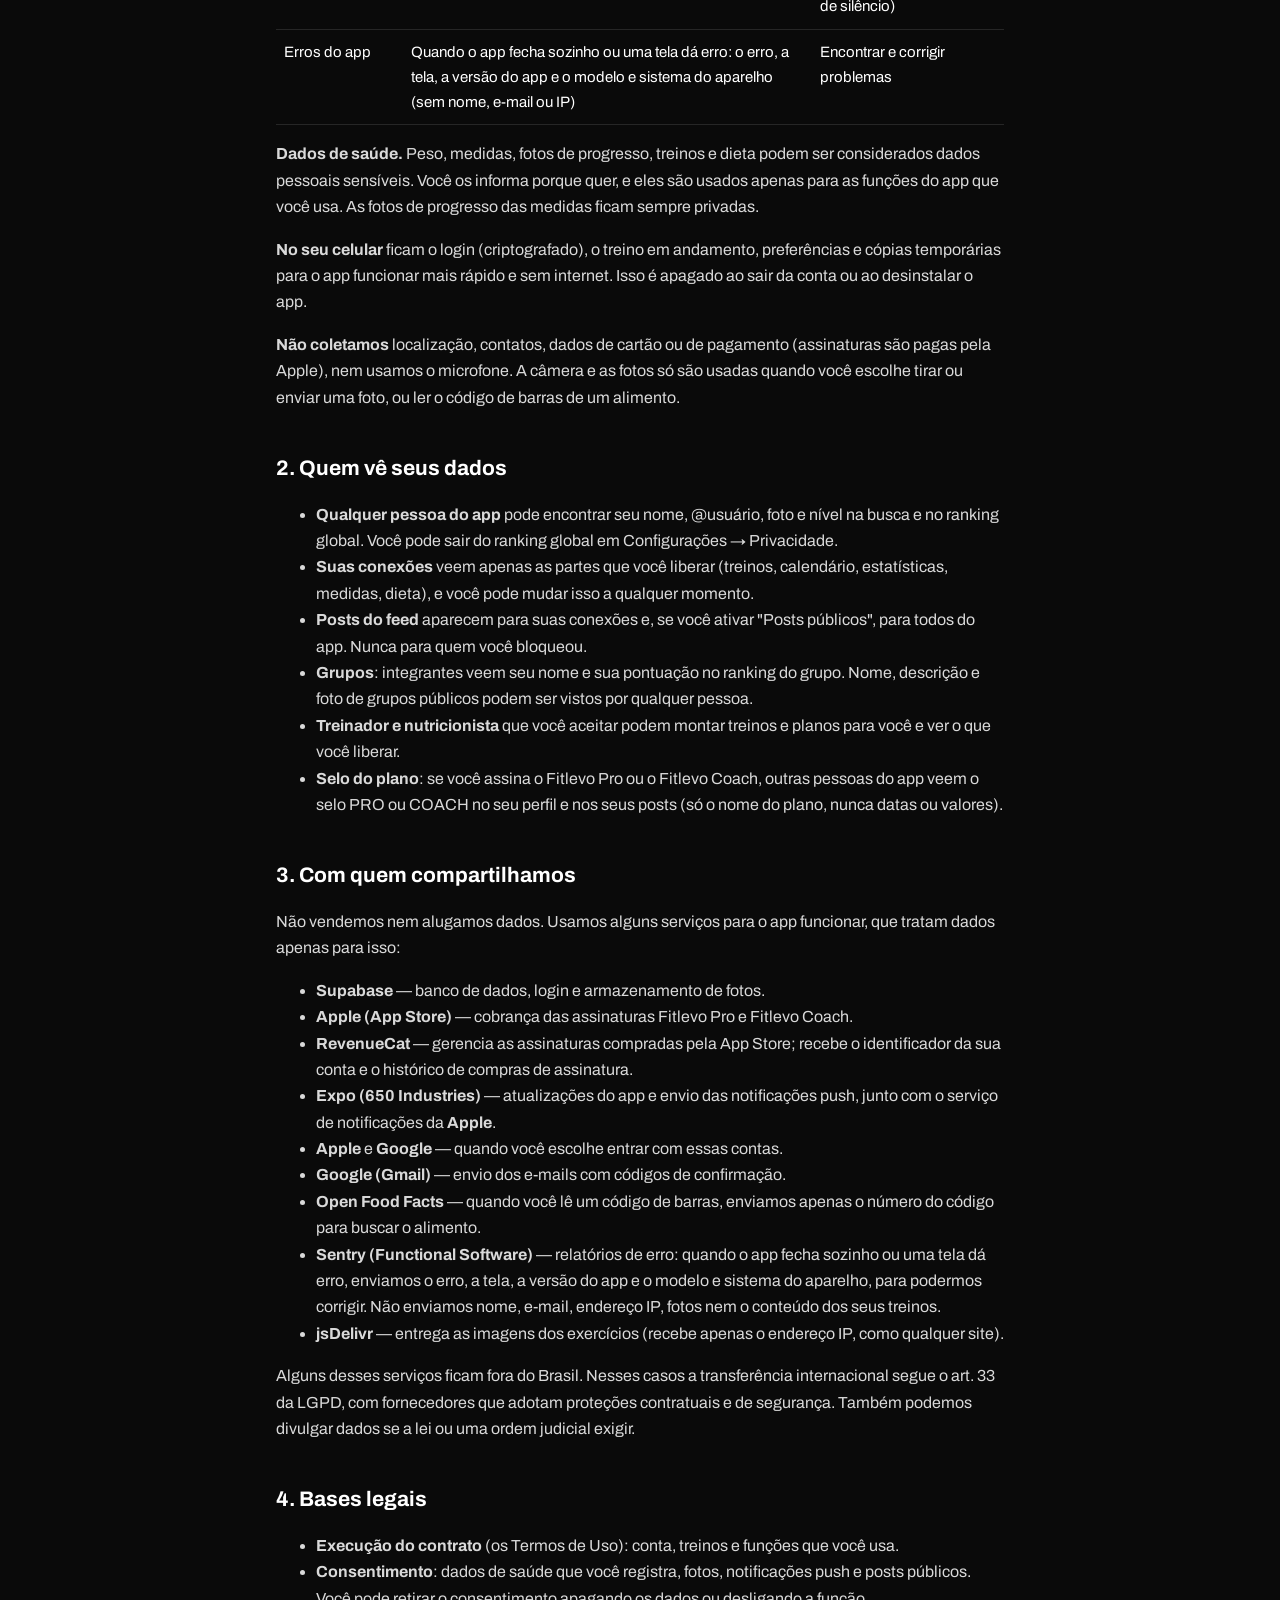
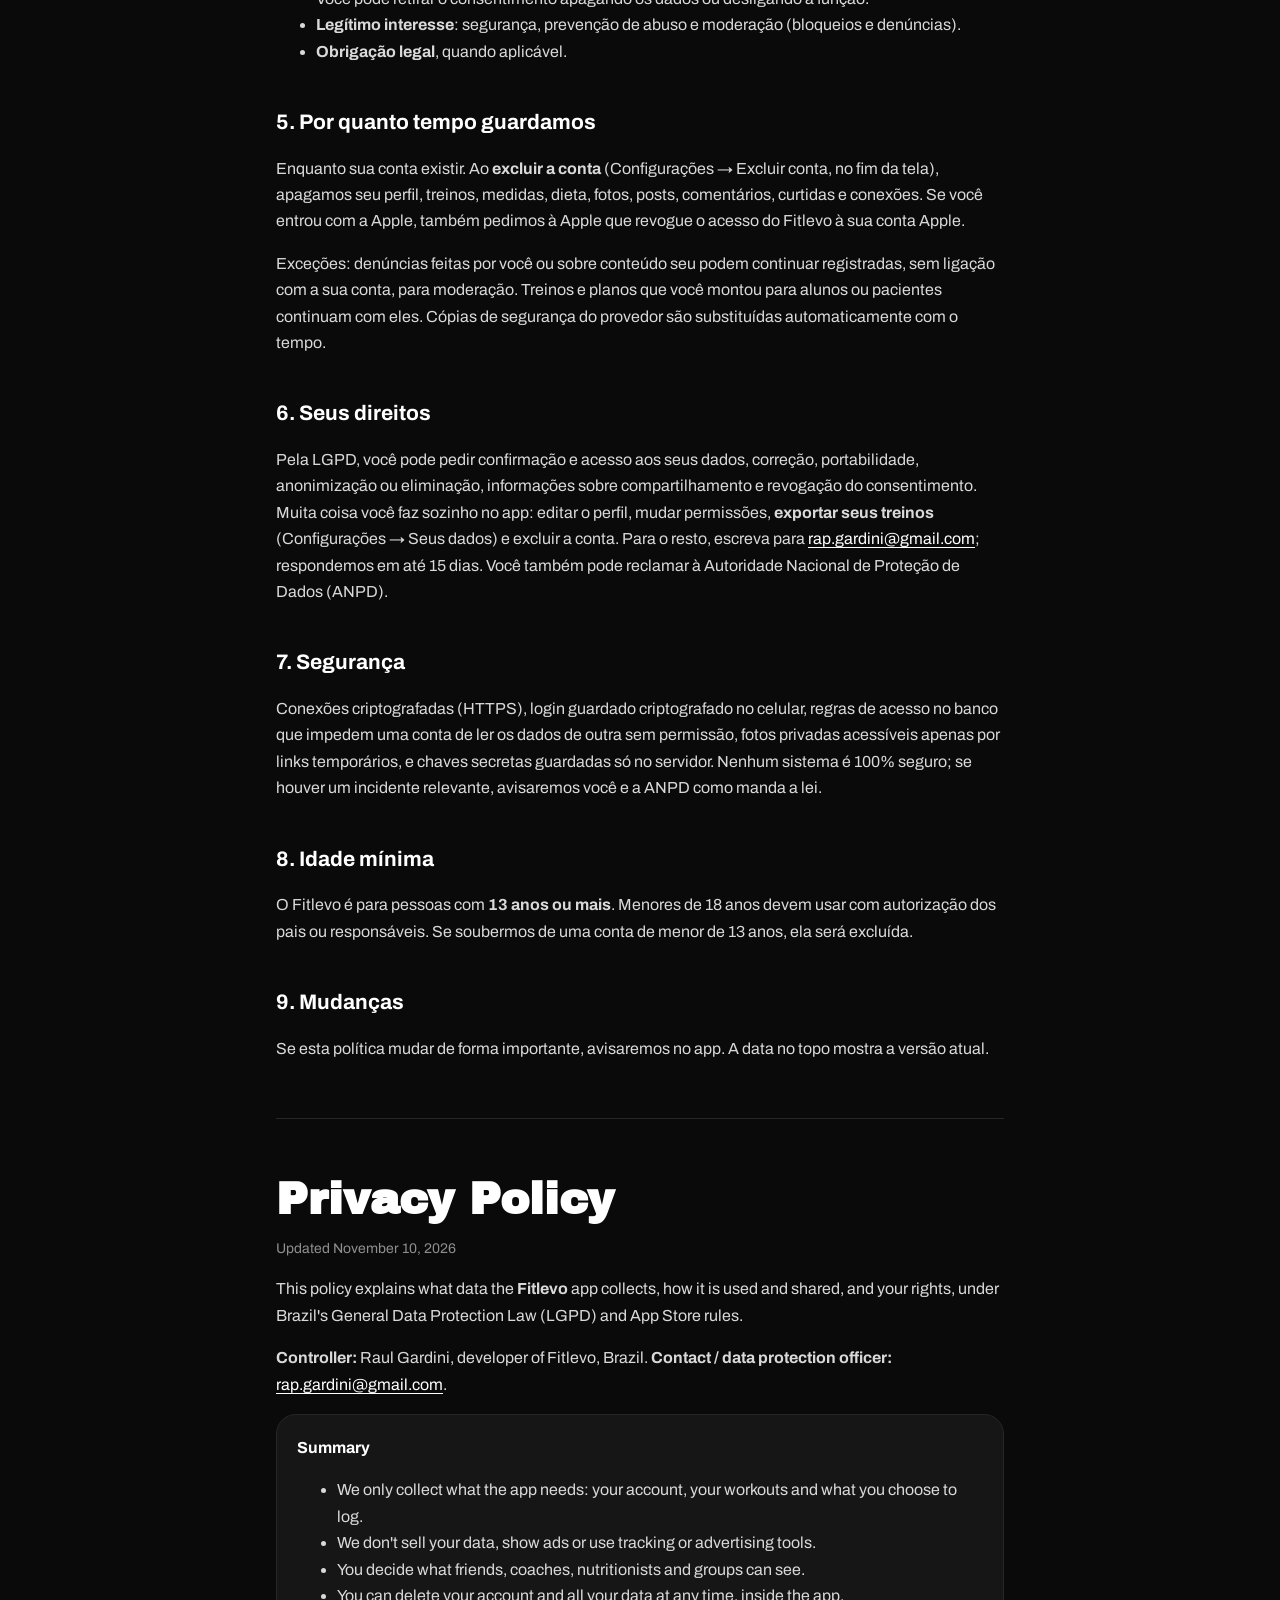
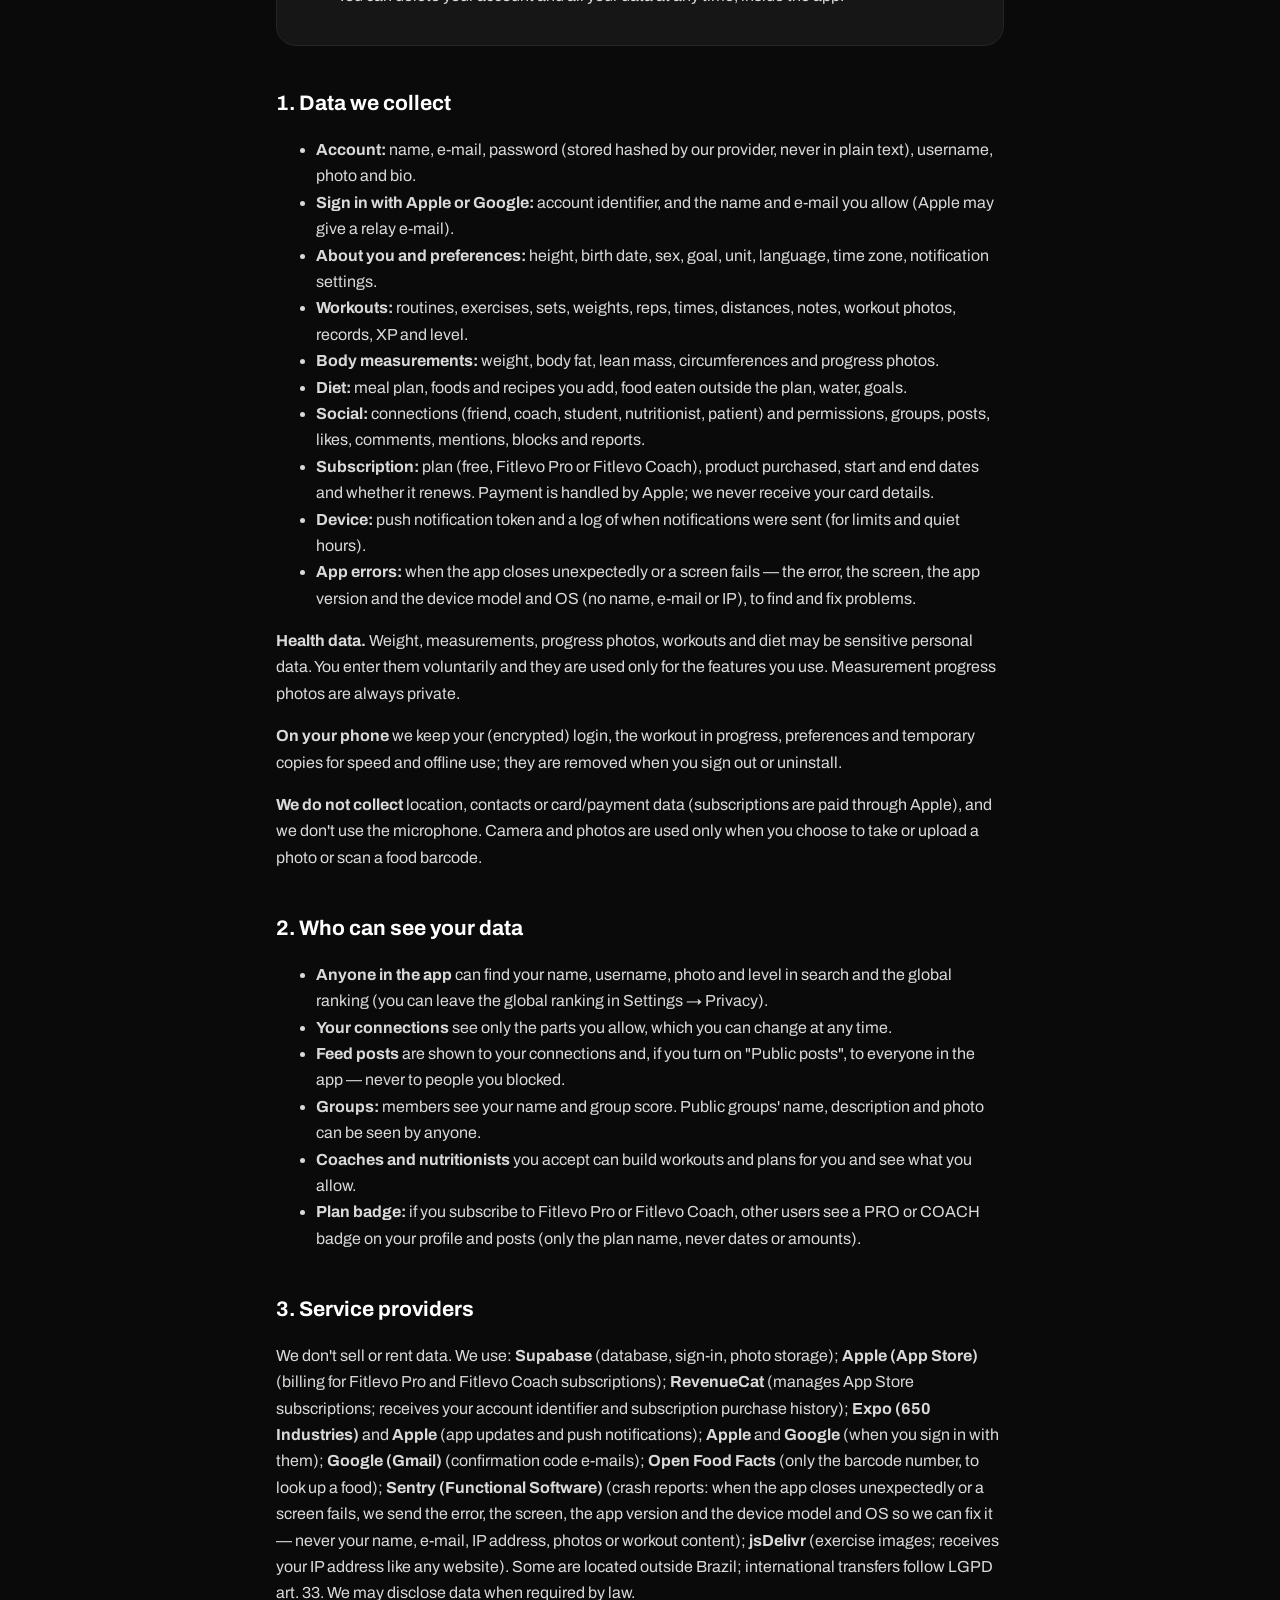
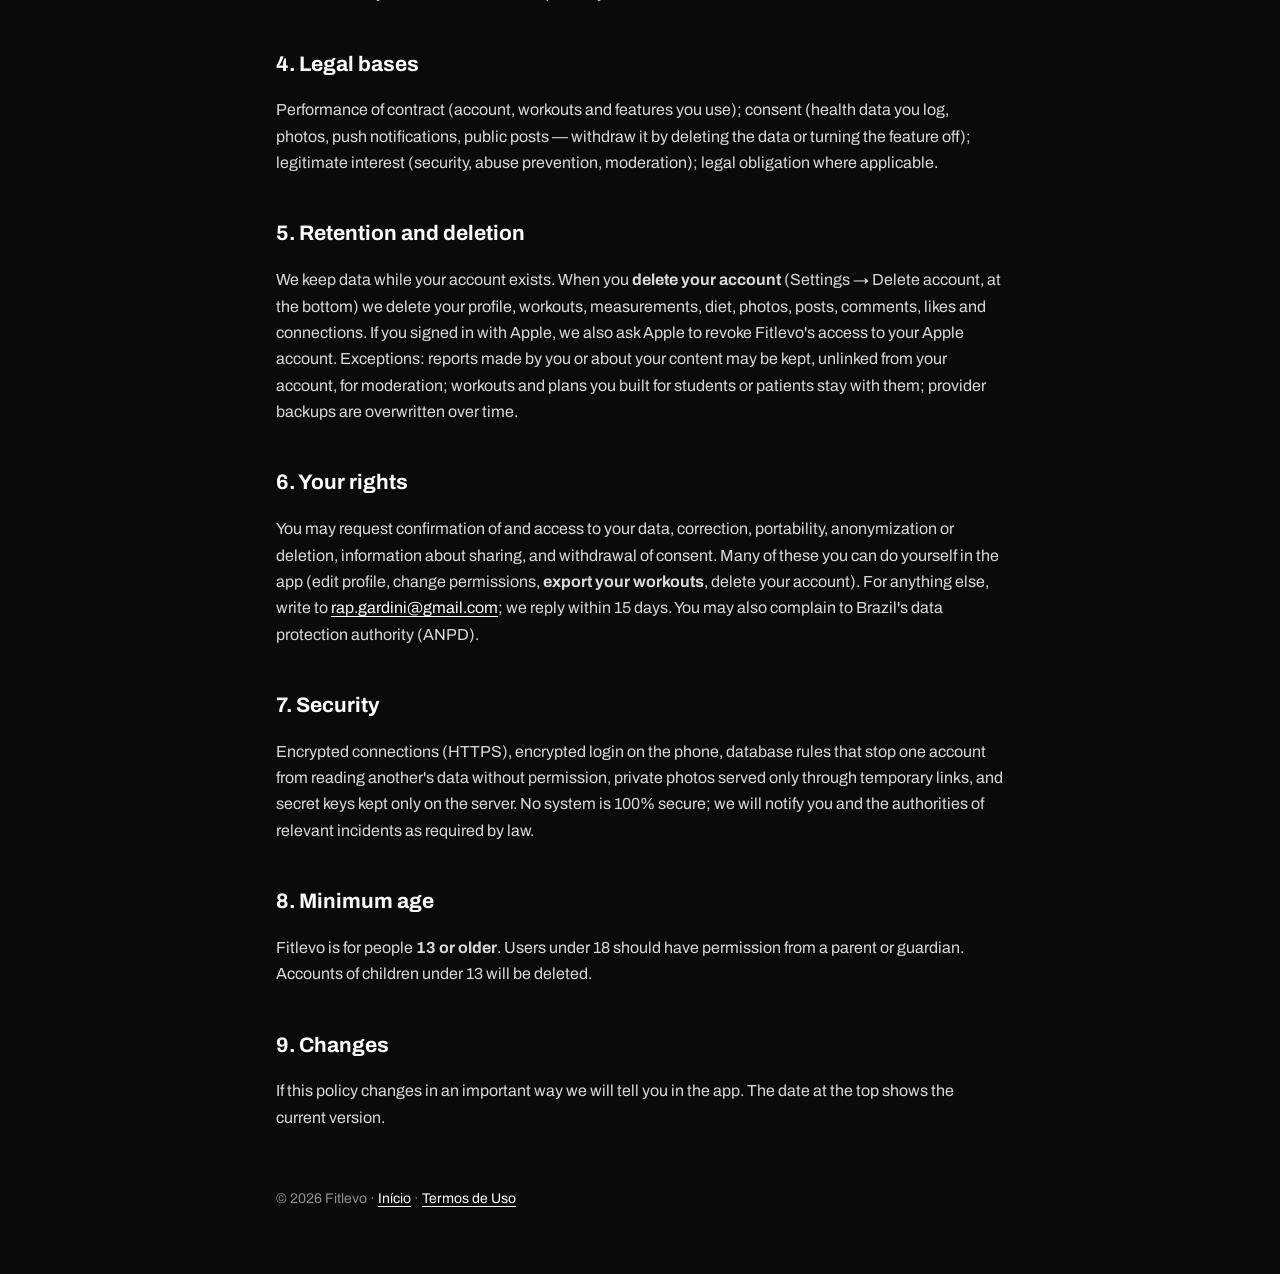
==== commit 0ade19ec: "Política de privacidade: relatórios de erro (Sentry)" ====
--- a/privacidade.html
+++ b/privacidade.html
@@ -22,7 +22,7 @@
     </header>
 
     <h1>Política de Privacidade</h1>
-    <p class="muted">Atualizada em 9 de novembro de 2026</p>
+    <p class="muted">Atualizada em 10 de novembro de 2026</p>
     <a class="lang" href="#en">English version ↓</a>
 
     <p>Esta política explica quais dados o aplicativo <strong>Fitlevo</strong> coleta, para que usa, com quem compartilha e quais são os seus direitos, de acordo com a Lei Geral de Proteção de Dados (LGPD, Lei 13.709/2018) e as regras da App Store.</p>
@@ -52,6 +52,7 @@
           <tr><td>Social</td><td>Conexões (amigo, treinador, aluno, nutricionista, paciente) e permissões, grupos, posts, curtidas, comentários, menções, bloqueios e denúncias</td><td>Funções sociais e moderação</td></tr>
           <tr><td>Assinatura</td><td>Plano (grátis, Fitlevo Pro ou Fitlevo Coach), produto comprado, datas de início e fim e se vai renovar. O pagamento é feito pela Apple: não recebemos os dados do seu cartão</td><td>Liberar os recursos do seu plano</td></tr>
           <tr><td>Dispositivo</td><td>Token de notificações (push) e registro de quando os avisos foram enviados</td><td>Enviar avisos sem exagero (limites e horário de silêncio)</td></tr>
+          <tr><td>Erros do app</td><td>Quando o app fecha sozinho ou uma tela dá erro: o erro, a tela, a versão do app e o modelo e sistema do aparelho (sem nome, e-mail ou IP)</td><td>Encontrar e corrigir problemas</td></tr>
         </tbody>
       </table>
     </div>
@@ -79,6 +80,7 @@
       <li><strong>Apple</strong> e <strong>Google</strong> — quando você escolhe entrar com essas contas.</li>
       <li><strong>Google (Gmail)</strong> — envio dos e-mails com códigos de confirmação.</li>
       <li><strong>Open Food Facts</strong> — quando você lê um código de barras, enviamos apenas o número do código para buscar o alimento.</li>
+      <li><strong>Sentry (Functional Software)</strong> — relatórios de erro: quando o app fecha sozinho ou uma tela dá erro, enviamos o erro, a tela, a versão do app e o modelo e sistema do aparelho, para podermos corrigir. Não enviamos nome, e-mail, endereço IP, fotos nem o conteúdo dos seus treinos.</li>
       <li><strong>jsDelivr</strong> — entrega as imagens dos exercícios (recebe apenas o endereço IP, como qualquer site).</li>
     </ul>
     <p>Alguns desses serviços ficam fora do Brasil. Nesses casos a transferência internacional segue o art. 33 da LGPD, com fornecedores que adotam proteções contratuais e de segurança. Também podemos divulgar dados se a lei ou uma ordem judicial exigir.</p>
@@ -111,7 +113,7 @@
 
     <section id="en" lang="en">
       <h1>Privacy Policy</h1>
-      <p class="muted">Updated November 9, 2026</p>
+      <p class="muted">Updated November 10, 2026</p>
 
       <p>This policy explains what data the <strong>Fitlevo</strong> app collects, how it is used and shared, and your rights, under Brazil's General Data Protection Law (LGPD) and App Store rules.</p>
       <p><strong>Controller:</strong> Raul Gardini, developer of Fitlevo, Brazil. <strong>Contact / data protection officer:</strong> <a href="mailto:rap.gardini@gmail.com">rap.gardini@gmail.com</a>.</p>
@@ -137,6 +139,7 @@
         <li><strong>Social:</strong> connections (friend, coach, student, nutritionist, patient) and permissions, groups, posts, likes, comments, mentions, blocks and reports.</li>
         <li><strong>Subscription:</strong> plan (free, Fitlevo Pro or Fitlevo Coach), product purchased, start and end dates and whether it renews. Payment is handled by Apple; we never receive your card details.</li>
         <li><strong>Device:</strong> push notification token and a log of when notifications were sent (for limits and quiet hours).</li>
+        <li><strong>App errors:</strong> when the app closes unexpectedly or a screen fails — the error, the screen, the app version and the device model and OS (no name, e-mail or IP), to find and fix problems.</li>
       </ul>
       <p><strong>Health data.</strong> Weight, measurements, progress photos, workouts and diet may be sensitive personal data. You enter them voluntarily and they are used only for the features you use. Measurement progress photos are always private.</p>
       <p><strong>On your phone</strong> we keep your (encrypted) login, the workout in progress, preferences and temporary copies for speed and offline use; they are removed when you sign out or uninstall.</p>
@@ -153,7 +156,7 @@
       </ul>
 
       <h2>3. Service providers</h2>
-      <p>We don't sell or rent data. We use: <strong>Supabase</strong> (database, sign-in, photo storage); <strong>Apple (App Store)</strong> (billing for Fitlevo Pro and Fitlevo Coach subscriptions); <strong>RevenueCat</strong> (manages App Store subscriptions; receives your account identifier and subscription purchase history); <strong>Expo (650 Industries)</strong> and <strong>Apple</strong> (app updates and push notifications); <strong>Apple</strong> and <strong>Google</strong> (when you sign in with them); <strong>Google (Gmail)</strong> (confirmation code e-mails); <strong>Open Food Facts</strong> (only the barcode number, to look up a food); <strong>jsDelivr</strong> (exercise images; receives your IP address like any website). Some are located outside Brazil; international transfers follow LGPD art. 33. We may disclose data when required by law.</p>
+      <p>We don't sell or rent data. We use: <strong>Supabase</strong> (database, sign-in, photo storage); <strong>Apple (App Store)</strong> (billing for Fitlevo Pro and Fitlevo Coach subscriptions); <strong>RevenueCat</strong> (manages App Store subscriptions; receives your account identifier and subscription purchase history); <strong>Expo (650 Industries)</strong> and <strong>Apple</strong> (app updates and push notifications); <strong>Apple</strong> and <strong>Google</strong> (when you sign in with them); <strong>Google (Gmail)</strong> (confirmation code e-mails); <strong>Open Food Facts</strong> (only the barcode number, to look up a food); <strong>Sentry (Functional Software)</strong> (crash reports: when the app closes unexpectedly or a screen fails, we send the error, the screen, the app version and the device model and OS so we can fix it — never your name, e-mail, IP address, photos or workout content); <strong>jsDelivr</strong> (exercise images; receives your IP address like any website). Some are located outside Brazil; international transfers follow LGPD art. 33. We may disclose data when required by law.</p>
 
       <h2>4. Legal bases</h2>
       <p>Performance of contract (account, workouts and features you use); consent (health data you log, photos, push notifications, public posts — withdraw it by deleting the data or turning the feature off); legitimate interest (security, abuse prevention, moderation); legal obligation where applicable.</p>
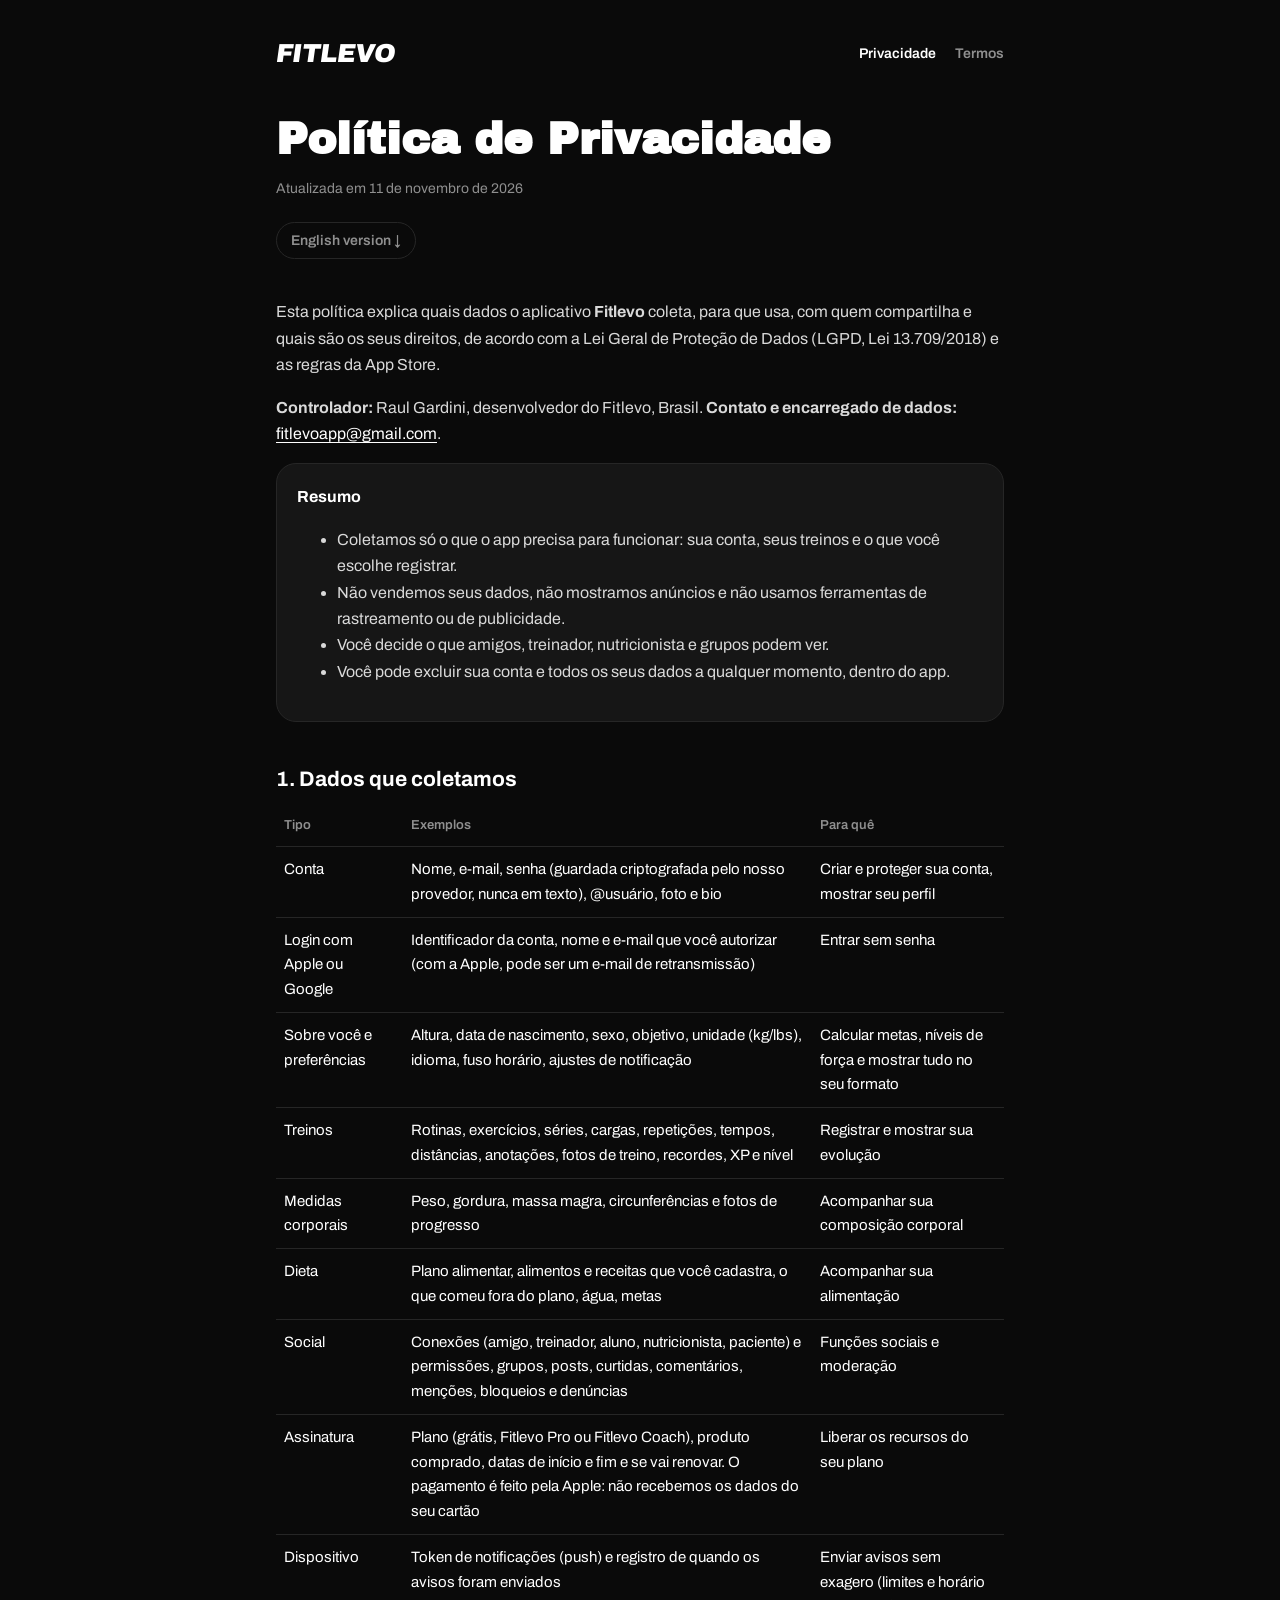
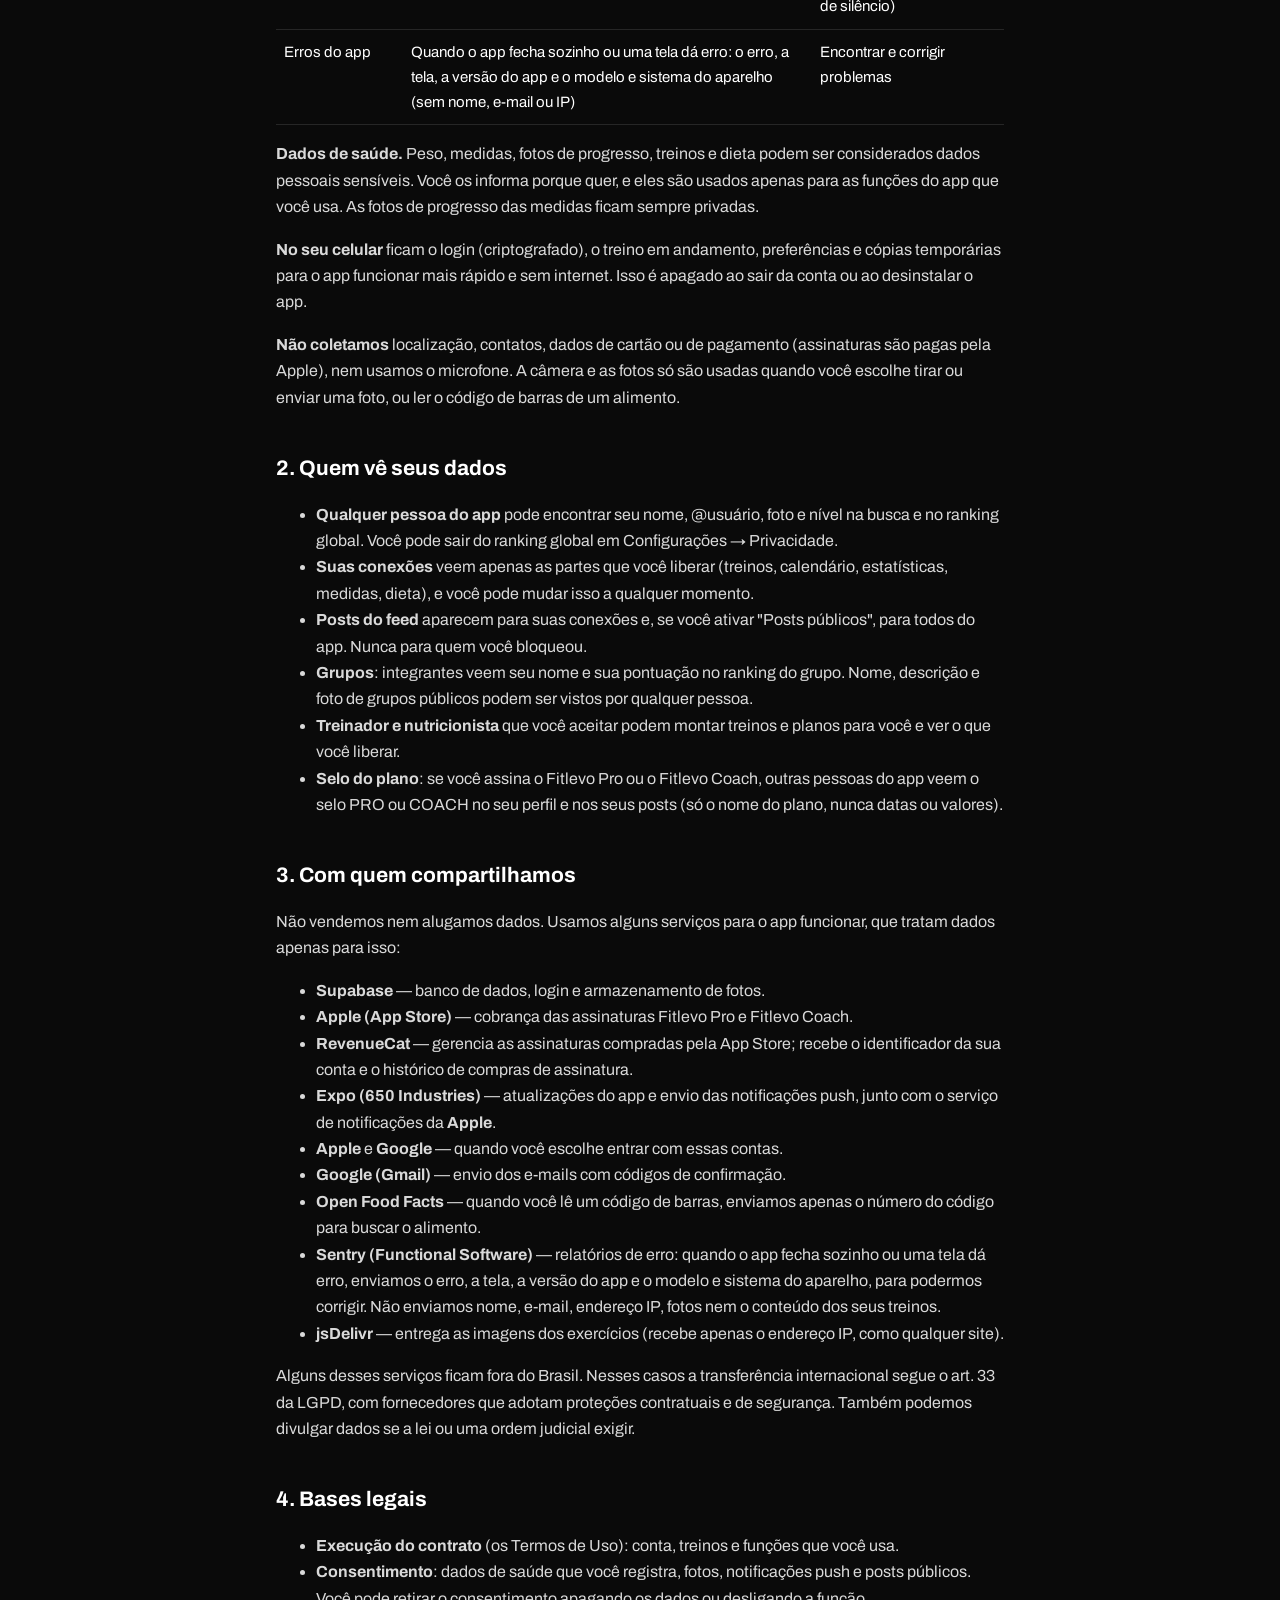
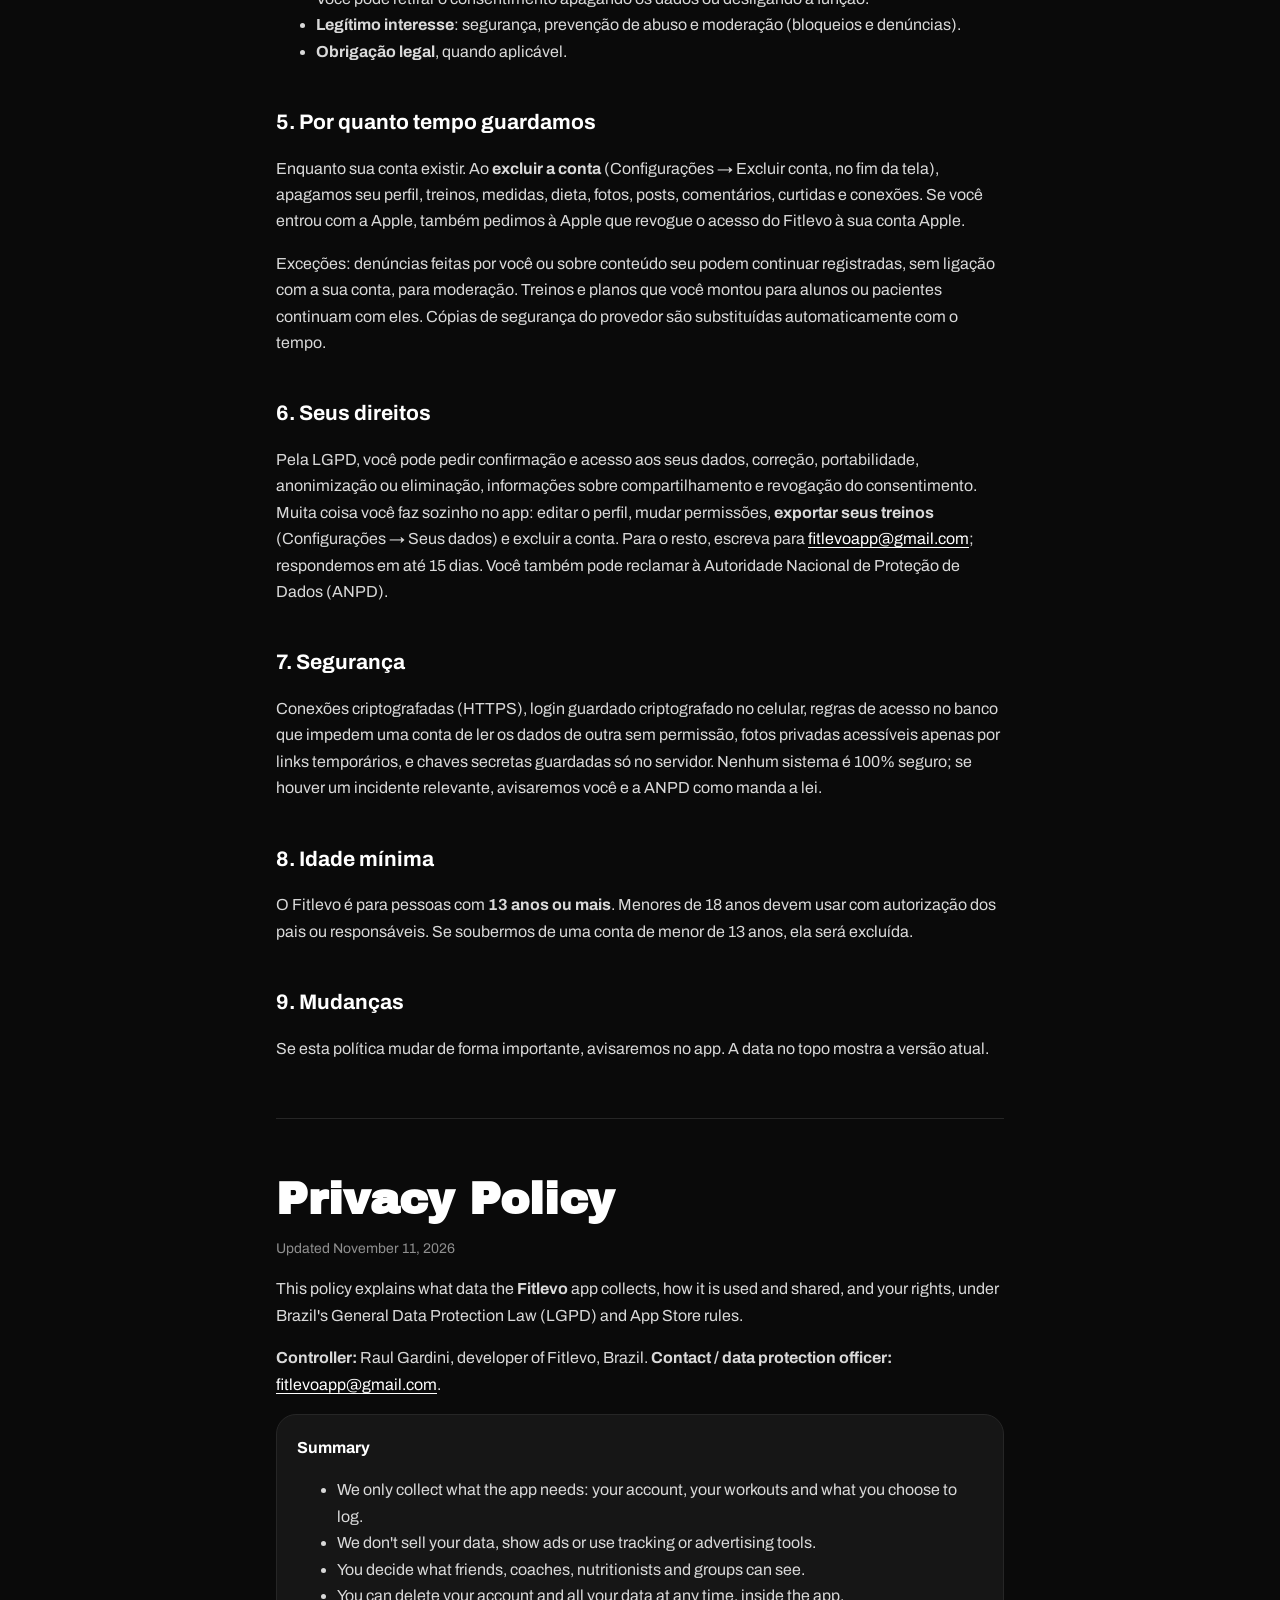
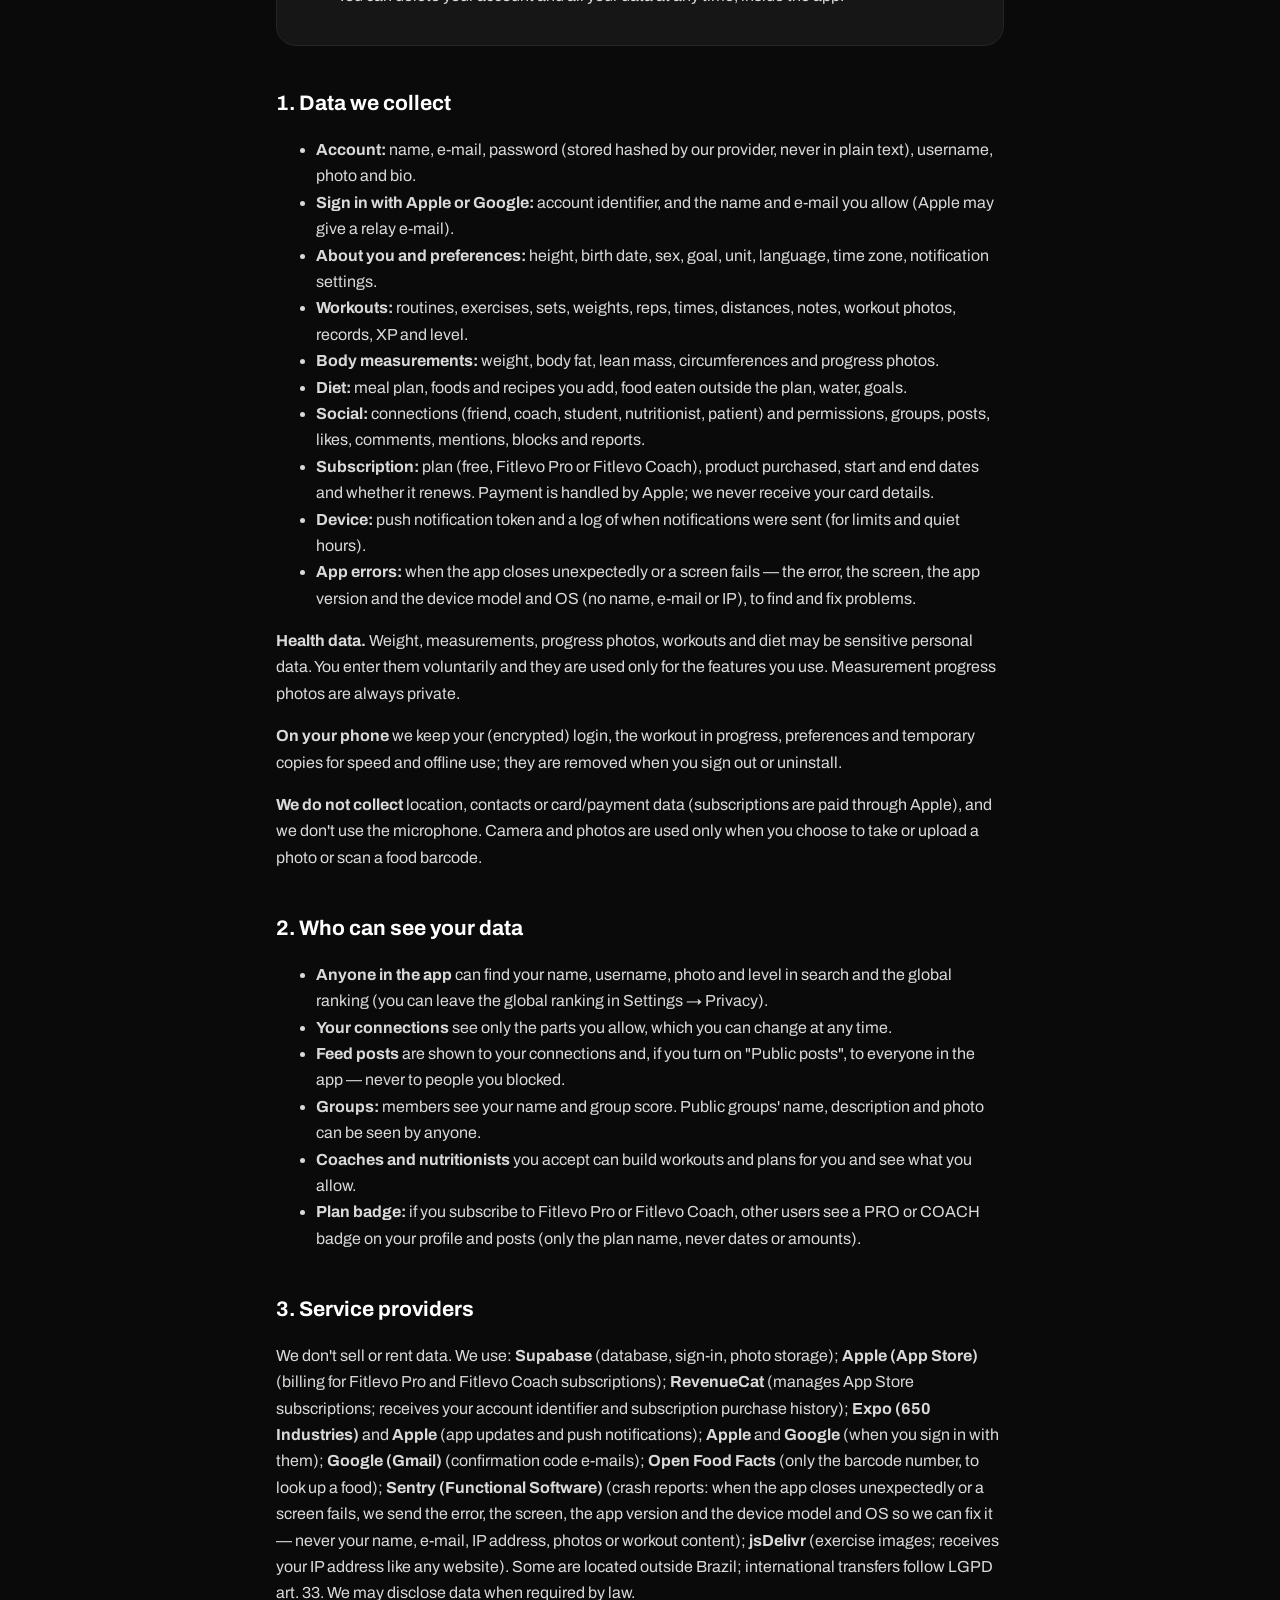
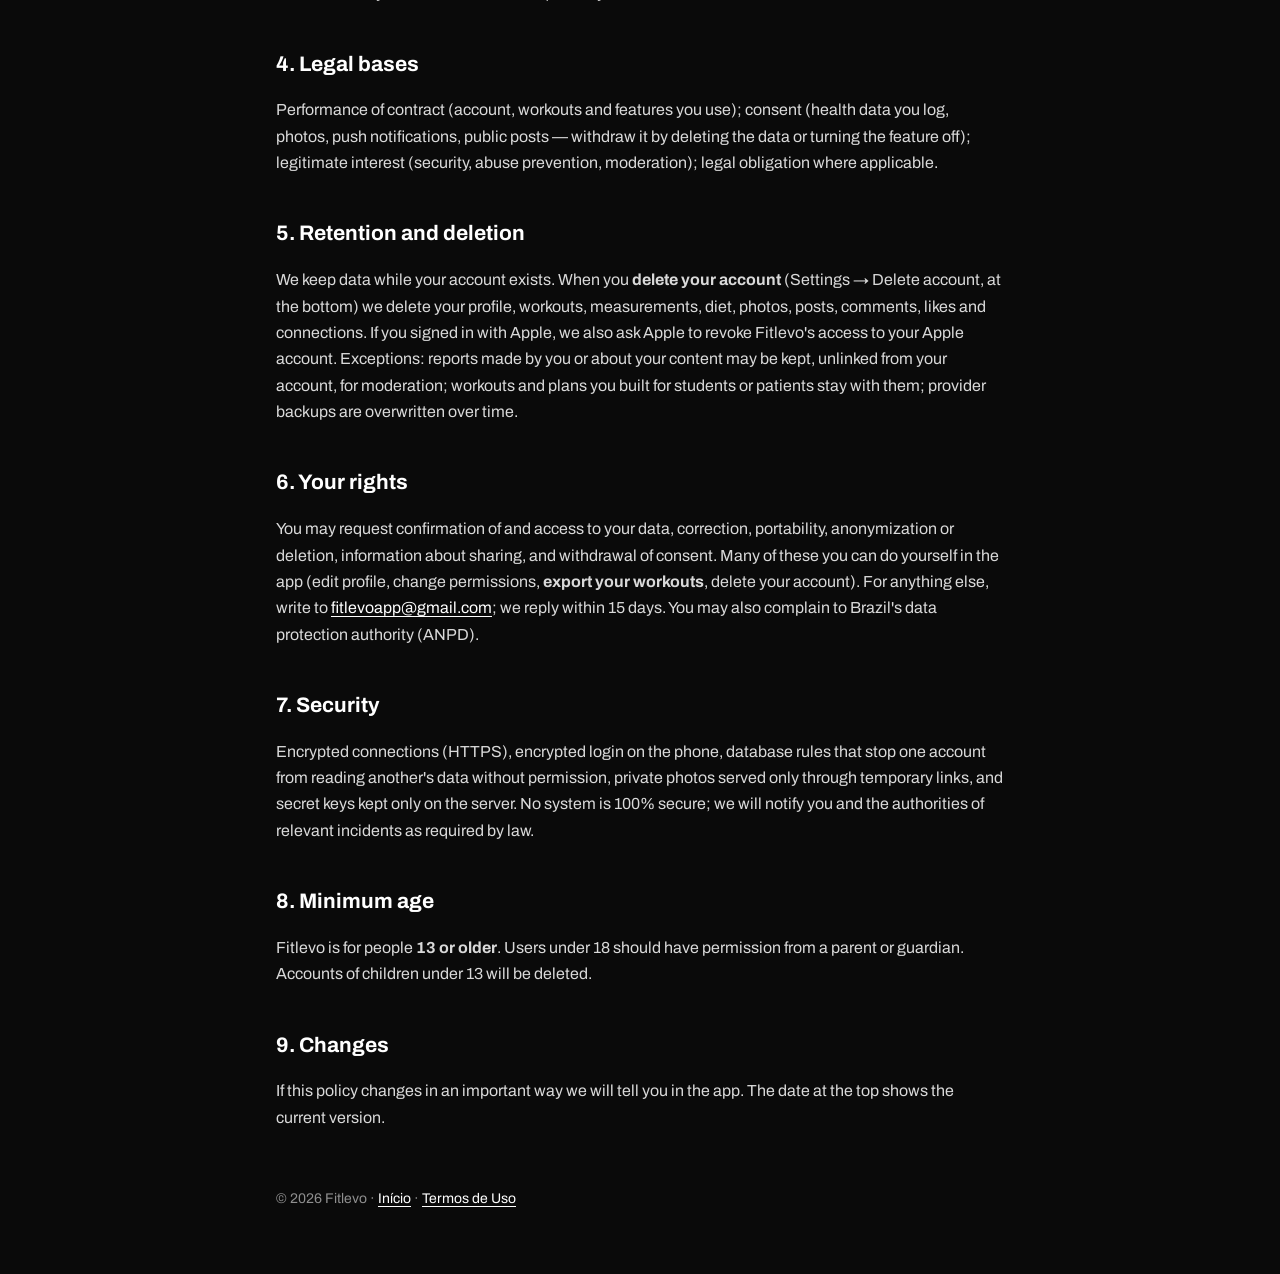
==== commit 2b3947ef: "Contato: fitlevoapp@gmail.com" ====
--- a/privacidade.html
+++ b/privacidade.html
@@ -22,11 +22,11 @@
     </header>
 
     <h1>Política de Privacidade</h1>
-    <p class="muted">Atualizada em 10 de novembro de 2026</p>
+    <p class="muted">Atualizada em 11 de novembro de 2026</p>
     <a class="lang" href="#en">English version ↓</a>
 
     <p>Esta política explica quais dados o aplicativo <strong>Fitlevo</strong> coleta, para que usa, com quem compartilha e quais são os seus direitos, de acordo com a Lei Geral de Proteção de Dados (LGPD, Lei 13.709/2018) e as regras da App Store.</p>
-    <p><strong>Controlador:</strong> Raul Gardini, desenvolvedor do Fitlevo, Brasil. <strong>Contato e encarregado de dados:</strong> <a href="mailto:rap.gardini@gmail.com">rap.gardini@gmail.com</a>.</p>
+    <p><strong>Controlador:</strong> Raul Gardini, desenvolvedor do Fitlevo, Brasil. <strong>Contato e encarregado de dados:</strong> <a href="mailto:fitlevoapp@gmail.com">fitlevoapp@gmail.com</a>.</p>
 
     <div class="card">
       <strong>Resumo</strong>
@@ -98,7 +98,7 @@
     <p>Exceções: denúncias feitas por você ou sobre conteúdo seu podem continuar registradas, sem ligação com a sua conta, para moderação. Treinos e planos que você montou para alunos ou pacientes continuam com eles. Cópias de segurança do provedor são substituídas automaticamente com o tempo.</p>
 
     <h2>6. Seus direitos</h2>
-    <p>Pela LGPD, você pode pedir confirmação e acesso aos seus dados, correção, portabilidade, anonimização ou eliminação, informações sobre compartilhamento e revogação do consentimento. Muita coisa você faz sozinho no app: editar o perfil, mudar permissões, <strong>exportar seus treinos</strong> (Configurações → Seus dados) e excluir a conta. Para o resto, escreva para <a href="mailto:rap.gardini@gmail.com">rap.gardini@gmail.com</a>; respondemos em até 15 dias. Você também pode reclamar à Autoridade Nacional de Proteção de Dados (ANPD).</p>
+    <p>Pela LGPD, você pode pedir confirmação e acesso aos seus dados, correção, portabilidade, anonimização ou eliminação, informações sobre compartilhamento e revogação do consentimento. Muita coisa você faz sozinho no app: editar o perfil, mudar permissões, <strong>exportar seus treinos</strong> (Configurações → Seus dados) e excluir a conta. Para o resto, escreva para <a href="mailto:fitlevoapp@gmail.com">fitlevoapp@gmail.com</a>; respondemos em até 15 dias. Você também pode reclamar à Autoridade Nacional de Proteção de Dados (ANPD).</p>
 
     <h2>7. Segurança</h2>
     <p>Conexões criptografadas (HTTPS), login guardado criptografado no celular, regras de acesso no banco que impedem uma conta de ler os dados de outra sem permissão, fotos privadas acessíveis apenas por links temporários, e chaves secretas guardadas só no servidor. Nenhum sistema é 100% seguro; se houver um incidente relevante, avisaremos você e a ANPD como manda a lei.</p>
@@ -113,10 +113,10 @@
 
     <section id="en" lang="en">
       <h1>Privacy Policy</h1>
-      <p class="muted">Updated November 10, 2026</p>
+      <p class="muted">Updated November 11, 2026</p>
 
       <p>This policy explains what data the <strong>Fitlevo</strong> app collects, how it is used and shared, and your rights, under Brazil's General Data Protection Law (LGPD) and App Store rules.</p>
-      <p><strong>Controller:</strong> Raul Gardini, developer of Fitlevo, Brazil. <strong>Contact / data protection officer:</strong> <a href="mailto:rap.gardini@gmail.com">rap.gardini@gmail.com</a>.</p>
+      <p><strong>Controller:</strong> Raul Gardini, developer of Fitlevo, Brazil. <strong>Contact / data protection officer:</strong> <a href="mailto:fitlevoapp@gmail.com">fitlevoapp@gmail.com</a>.</p>
 
       <div class="card">
         <strong>Summary</strong>
@@ -165,7 +165,7 @@
       <p>We keep data while your account exists. When you <strong>delete your account</strong> (Settings → Delete account, at the bottom) we delete your profile, workouts, measurements, diet, photos, posts, comments, likes and connections. If you signed in with Apple, we also ask Apple to revoke Fitlevo's access to your Apple account. Exceptions: reports made by you or about your content may be kept, unlinked from your account, for moderation; workouts and plans you built for students or patients stay with them; provider backups are overwritten over time.</p>
 
       <h2>6. Your rights</h2>
-      <p>You may request confirmation of and access to your data, correction, portability, anonymization or deletion, information about sharing, and withdrawal of consent. Many of these you can do yourself in the app (edit profile, change permissions, <strong>export your workouts</strong>, delete your account). For anything else, write to <a href="mailto:rap.gardini@gmail.com">rap.gardini@gmail.com</a>; we reply within 15 days. You may also complain to Brazil's data protection authority (ANPD).</p>
+      <p>You may request confirmation of and access to your data, correction, portability, anonymization or deletion, information about sharing, and withdrawal of consent. Many of these you can do yourself in the app (edit profile, change permissions, <strong>export your workouts</strong>, delete your account). For anything else, write to <a href="mailto:fitlevoapp@gmail.com">fitlevoapp@gmail.com</a>; we reply within 15 days. You may also complain to Brazil's data protection authority (ANPD).</p>
 
       <h2>7. Security</h2>
       <p>Encrypted connections (HTTPS), encrypted login on the phone, database rules that stop one account from reading another's data without permission, private photos served only through temporary links, and secret keys kept only on the server. No system is 100% secure; we will notify you and the authorities of relevant incidents as required by law.</p>
